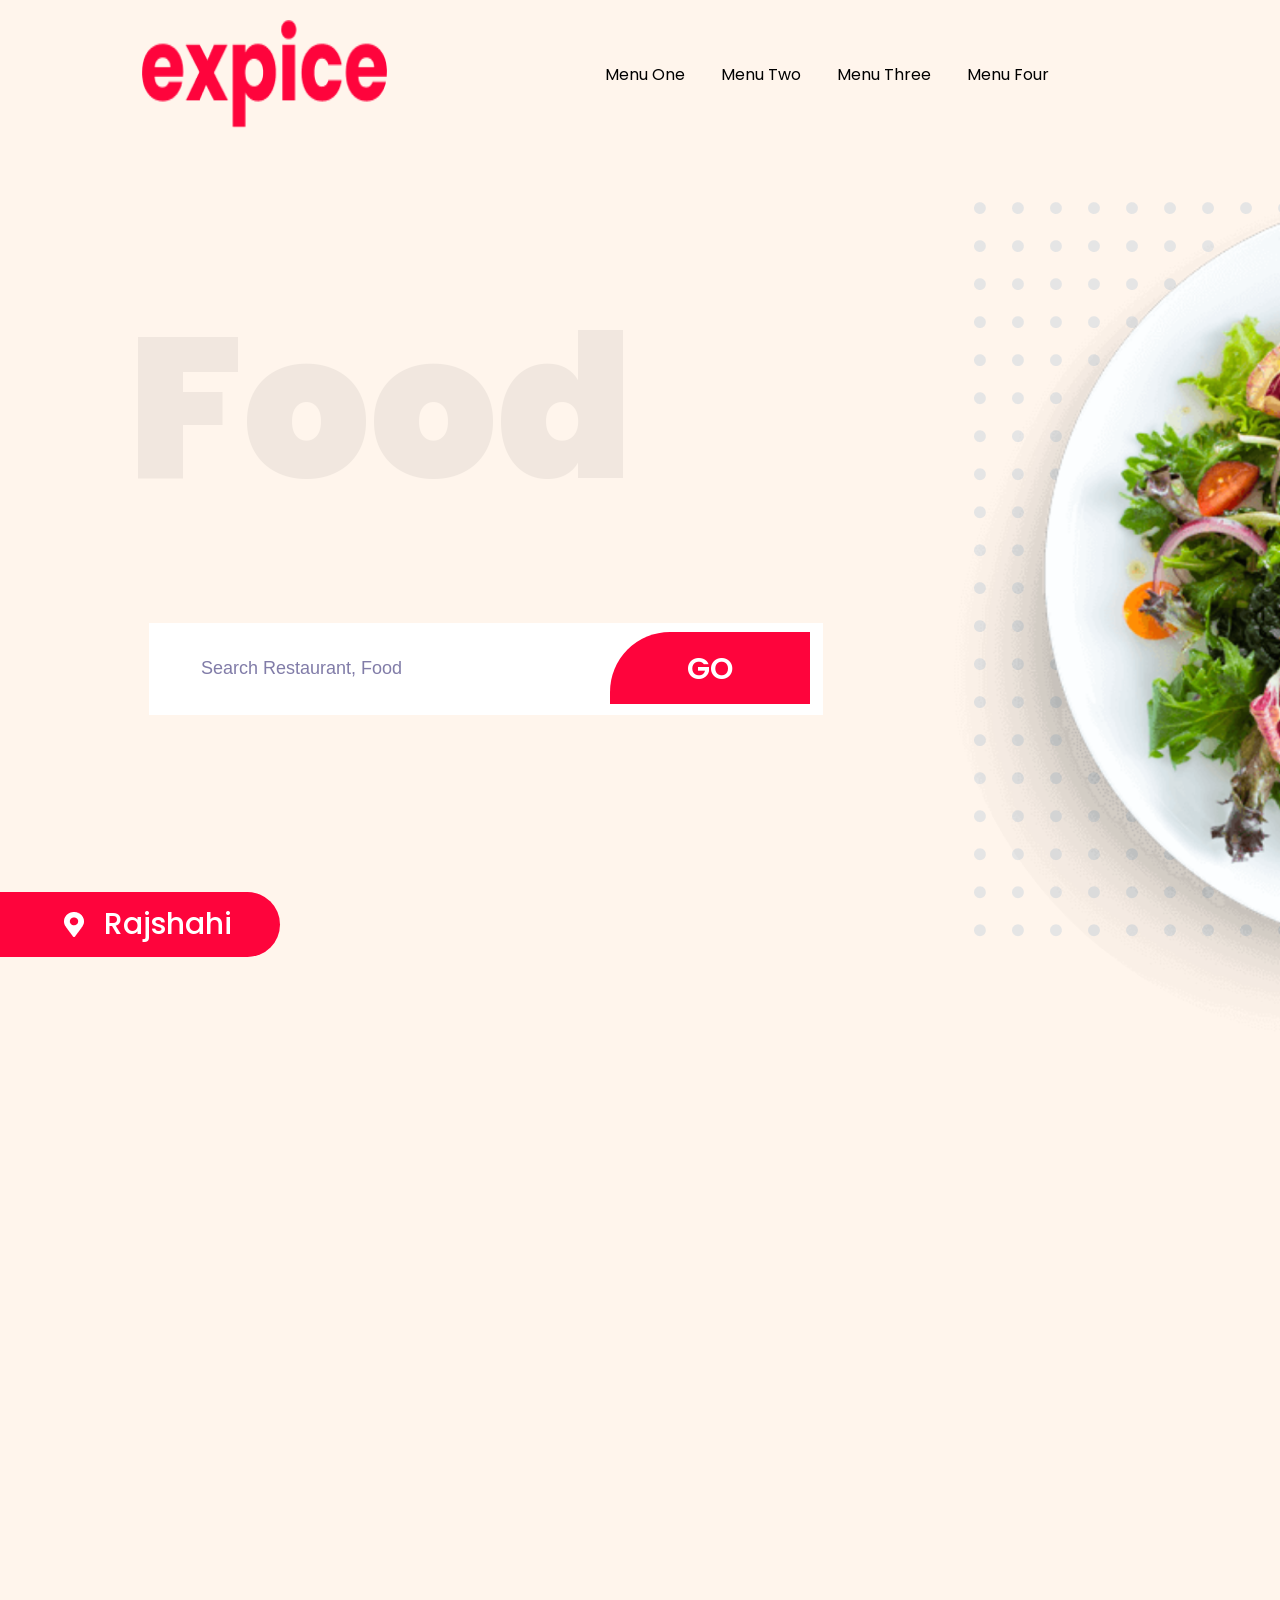
==== index.html @ 1f4e226f "new name" ====
<!DOCTYPE html>
<html lang="en">
<head>
    <meta charset="UTF-8">
    <title>Title</title>
    <link rel="stylesheet" href="second_project.css">
    <link rel="preconnect" href="https://fonts.gstatic.com">
    <link rel="preconnect" href="https://fonts.gstatic.com">
    <link href="https://fonts.googleapis.com/css2?family=Poppins:wght@400;500;600&display=swap" rel="stylesheet">
</head>
<body>
    <div class="first-block">
        <div class="menu">
            <img src="img/expice.png" alt="" class="menu__expice">
            <div class="menu__tittle">Menu One</div>
            <div class="menu__tittle">Menu Two</div>
            <div class="menu__tittle">Menu Three</div>
            <div class="menu__tittle">Menu Four</div>
            <img src="img/Usericon.png" alt="" class="menu__user">
            <p class="menu__name">User</p>
        </div>
        <div
                class="right-red">
        </div>
        <div class="salad">
            <div class="salad__salat"><img src="img/salat.png" alt=""></div>
            <div class="salad__plate"><img src="img/plate.png" alt=""></div>
            <div class="salad__vector"><img src="img/vector.png" alt=""></div>
            <div class="salad__vector2"><img src="img/vector.png" alt=""></div>
        </div>
        <div class="food">Food</div>
        <div class="search">
            <input type="text" class="search__input" placeholder="Search Restaurant, Food">
            <div class="search__button"></div>
            <div class="search__go">GO</div>
        </div>
        <div class="location">
            <div class="location__button"></div>
            <div class="location__text">Rajshahi</div>
            <img src="img/location.png" alt="" class="location__img">
        </div>
    </div>
    <div class="second-block">

    </div>
</body>
</html>
---- second_project.css ----
body {
    width: 1920px;
}
.first-block {
    background: #FFF5EC;
    font-family: Poppins;
    margin: -8px;
    height: 1048px;
}

.menu {
    display: flex;
    width: 1652px;
    height: 108px;
    margin: auto;
    padding-top: 20px;
}

.menu__expice {
    width: 245px;
    margin-right: 200px;
}

.menu__tittle {
    margin: auto;
}

.menu__user {
    margin: auto 0 auto 603px;
    z-index: 2;
}

.menu__name {
    margin: auto;
    z-index: 2;
    color: #FFFFFF;
}

.right-red {
    background: #FE043C;
    width: 514px;
    height: 1210px;
    position: absolute;
    left: 1420px;
    top: 0;
    z-index: 1;
}

.salad__plate {
    width: 878px;
    height: 870px;
    position: absolute;
    z-index: 2;
    left: 941px;
    top: 176px;
}

.salad__salat {
    position: absolute;
    width: 584px;
    height: 900px;
    left: 1153px;
    z-index: 2;
    top: 0;
}

.salad__vector {
    position: absolute;
    width: 430px;
    height: 354px;
    top: 202px;
    left: 974px;
    z-index: 1.5;
}

.salad__vector2 {
    position: absolute;
    width: 430px;
    height: 354px;
    left: 974px;
    top: 582px;
}

.food {
    position: absolute;
    width: 506px;
    height: 179px;
    font-weight: 900;
    font-size: 200px;
    line-height: 300px;
    opacity: 5%;
    left: 128px;
    top: 258px;
    text-transform: capitalize;
}

.search__input {
    position: absolute;
    width: 670px;
    height: 90px;
    left: 149px;
    top: 623px;
    border: none;
}

::placeholder {
    opacity: 60%;
    padding-left: 50px;
    font-size: 18px;
    color: #2E266F;
}

.search__button {
    position: absolute;
    width: 200px;
    height: 72px;
    left: 610px;
    top: 632px;
    background: #FE043C;
    border-radius: 60px 0 0 0;
    border: none;
}

.search__go {
    position: absolute;
    top: 647px;
    left: 687px;
    font-weight: 600;
    font-size: 30px;
    color: #FFFFFF;
    text-transform: uppercase;
}

.location__button {
    position: absolute;
    width: 280px;
    height: 65px;
    left: 0;
    top: 892px;
    background: #FE043C;
    border-radius: 0 100px 100px 0;
}

.location__text {
    left: 104px;
    top: 902px;
    font-size: 30px;
    font-weight: 500;
    position: absolute;
    color: #FFFFFF;
}

.location__img {
    position: absolute;
    width: 20px;
    height: 25px;
    top: 912px;
    left: 64px;
}

.second-block {
    background: #FFF5EC;
    font-family: Poppins;
    margin: -8px;
    height: 1320px;
}
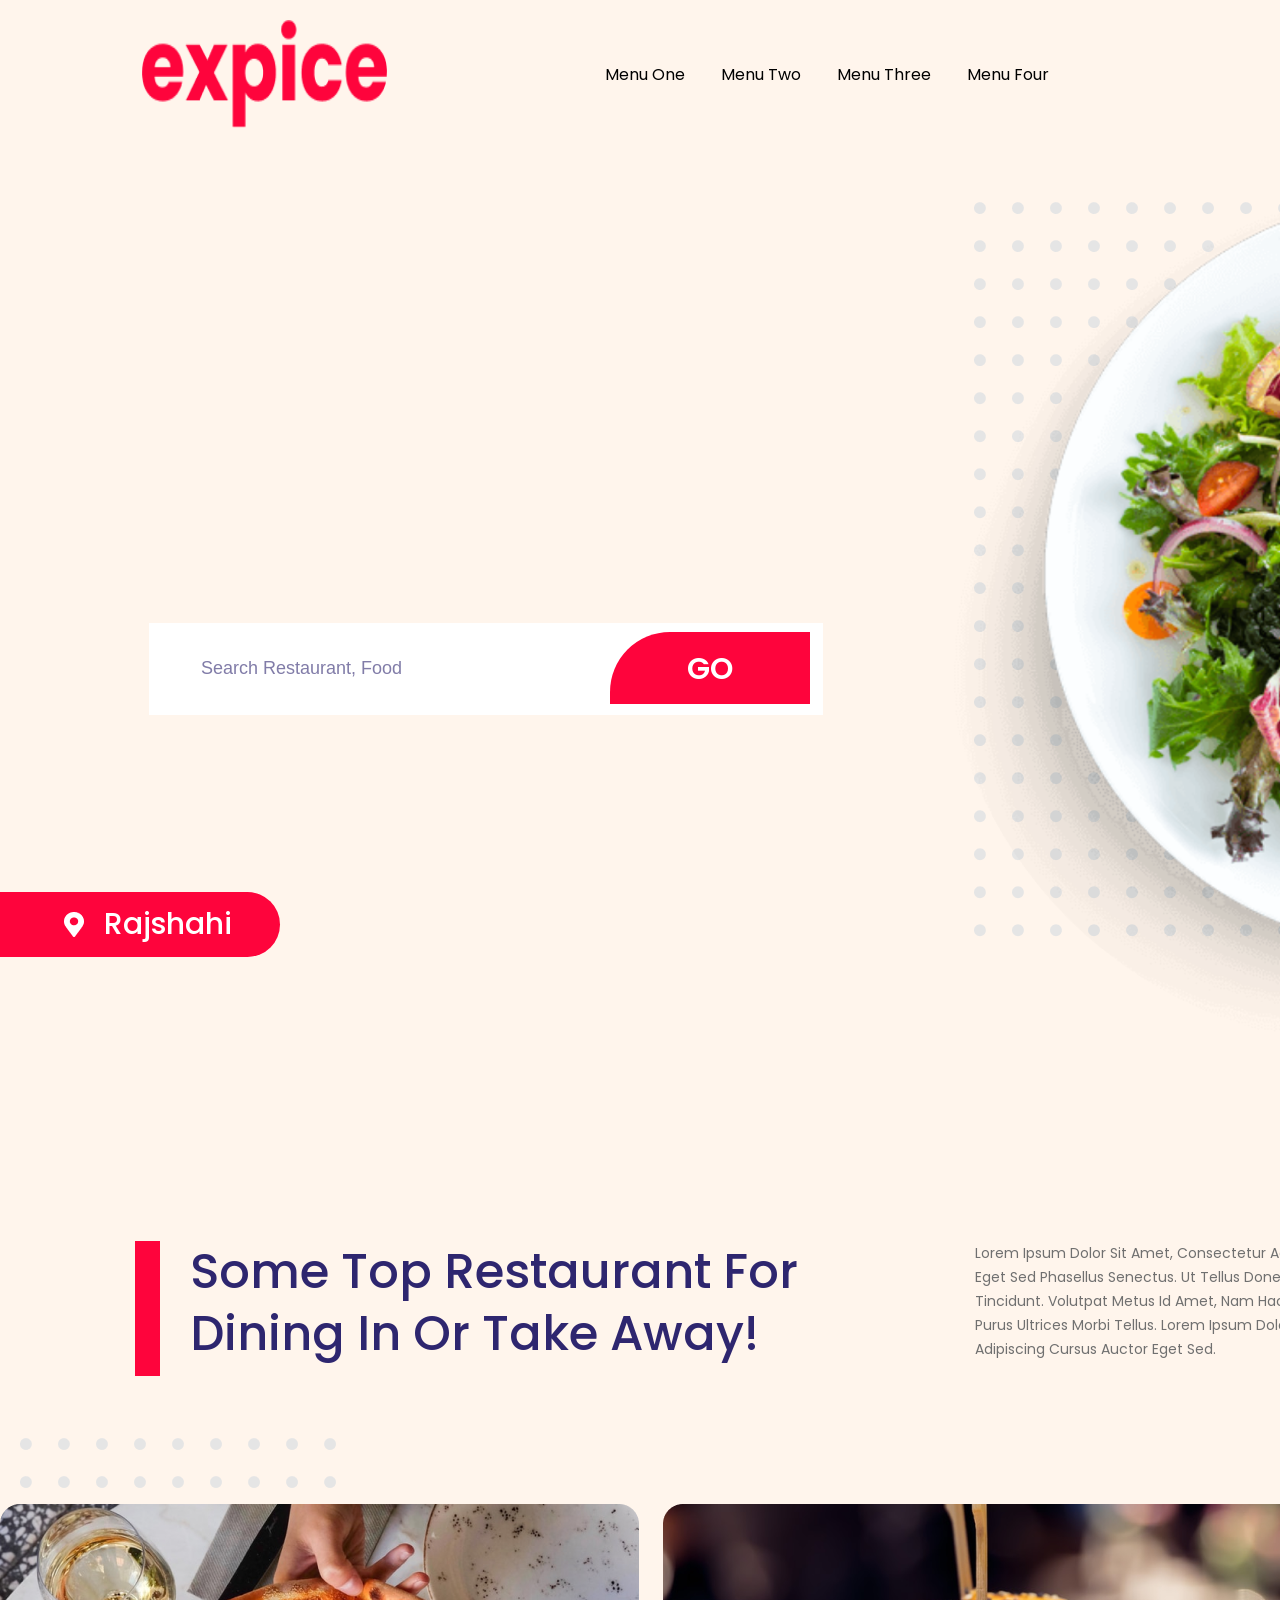
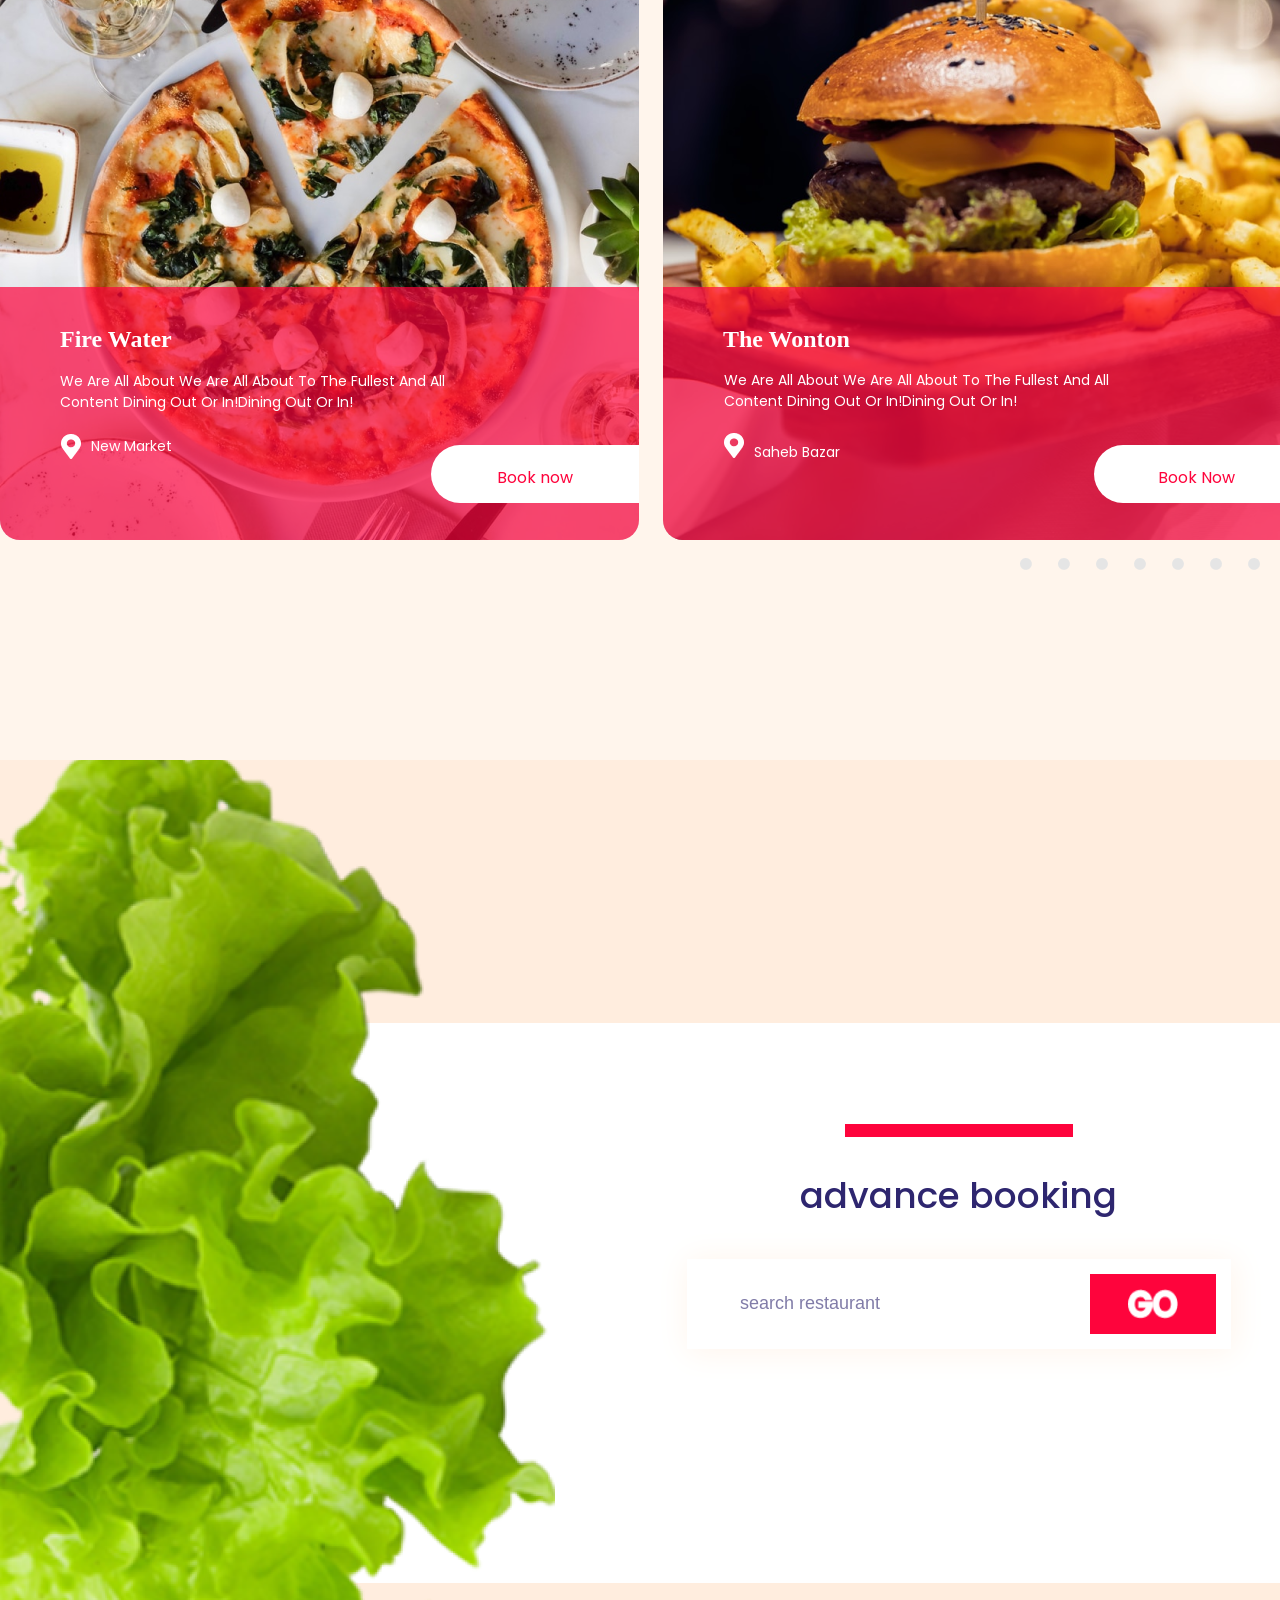
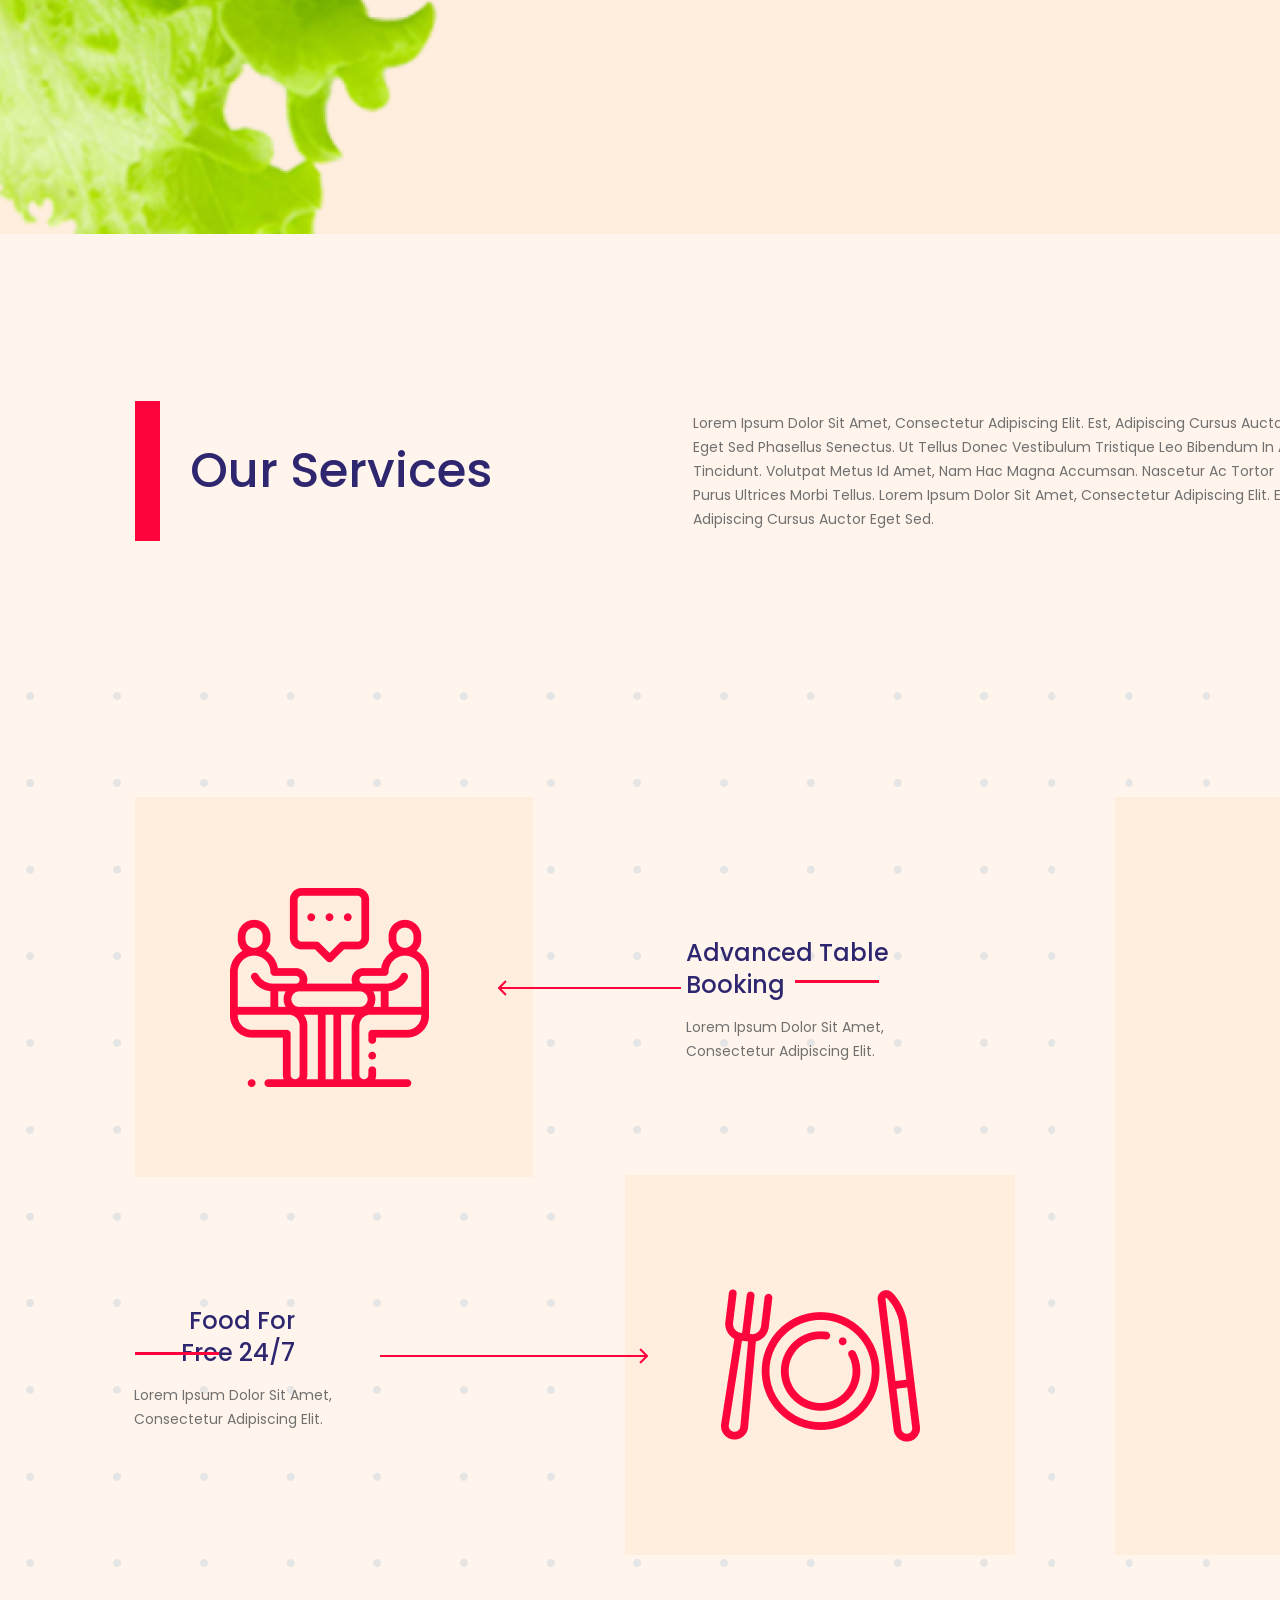
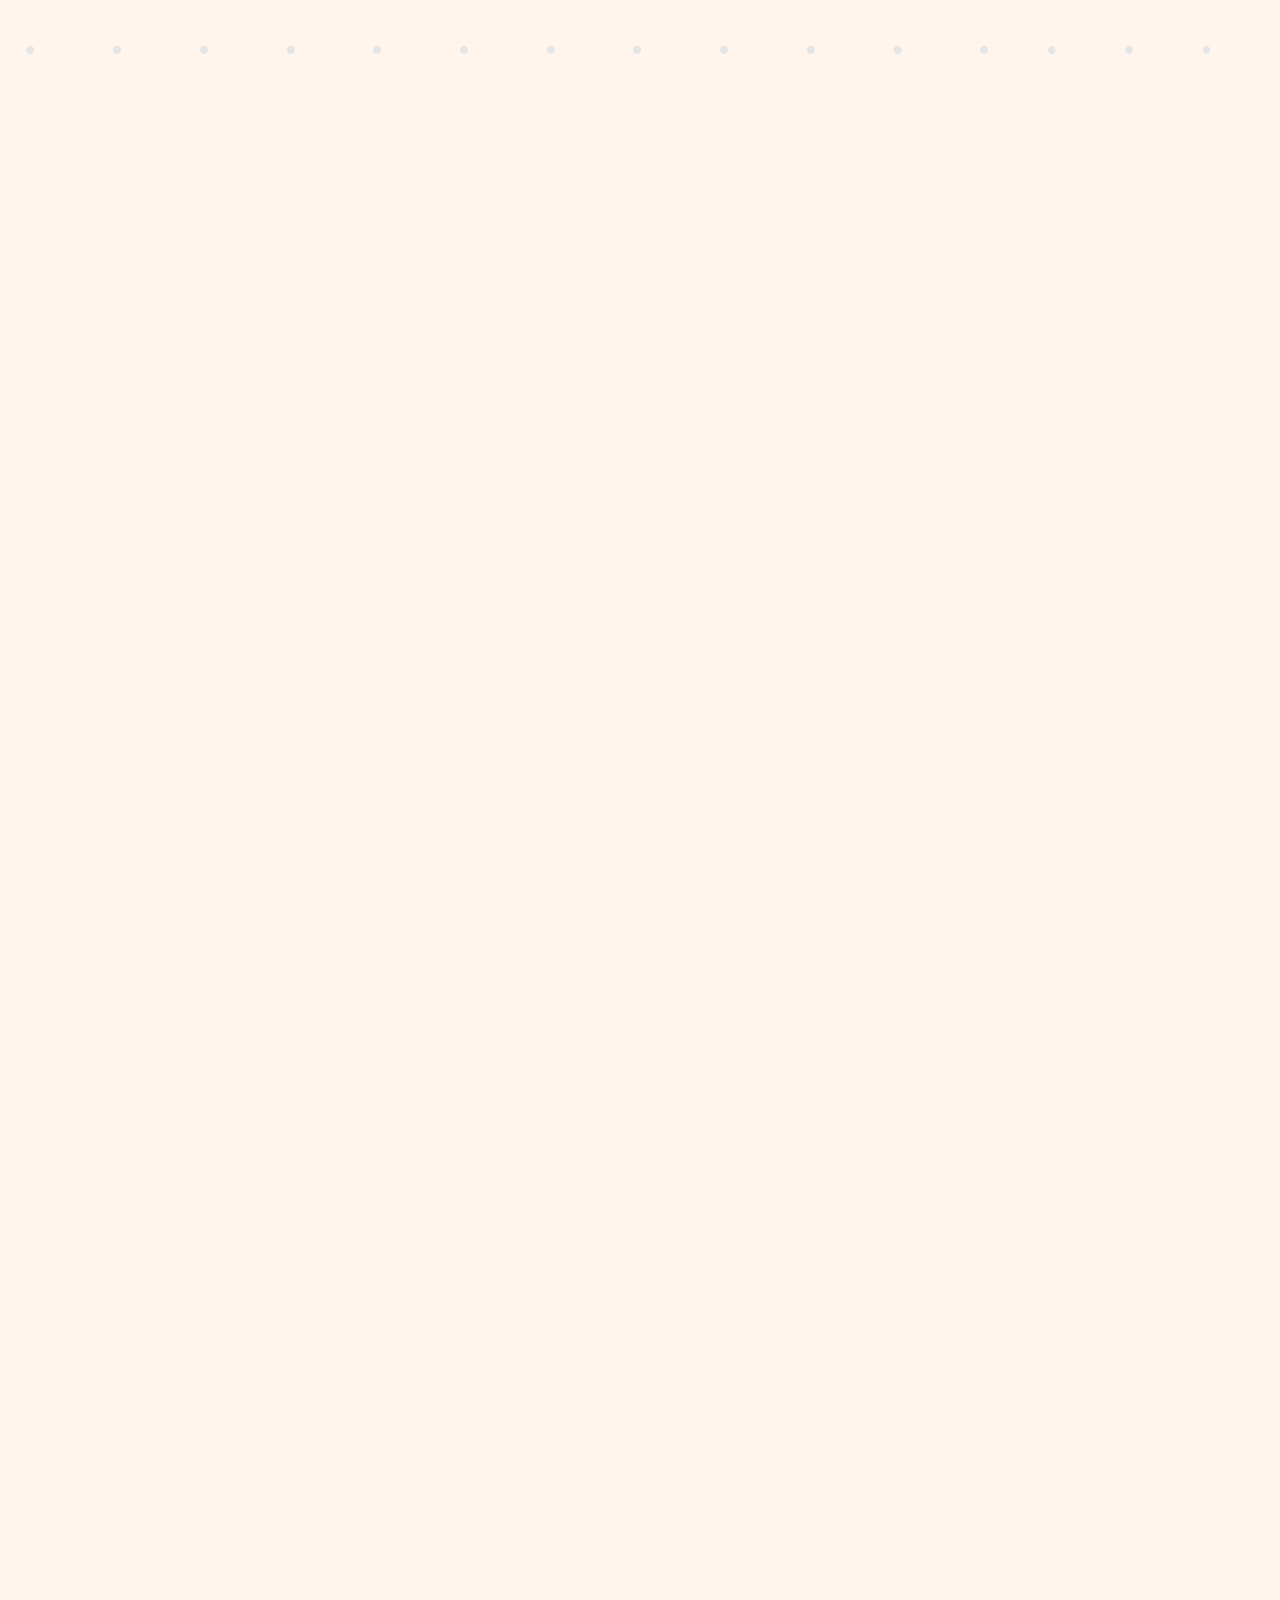
==== commit e001871e: "half_fourth_block" ====
--- a/index.html
+++ b/index.html
@@ -28,9 +28,10 @@
             <div class="salad__vector"><img src="img/vector.png" alt=""></div>
             <div class="salad__vector2"><img src="img/vector.png" alt=""></div>
         </div>
-        <div class="food">Food</div>
         <div class="search">
-            <input type="text" class="search__input" placeholder="Search Restaurant, Food">
+            <label>
+                <input type="text" class="search__input" placeholder="Search Restaurant, Food">
+            </label>
             <div class="search__button"></div>
             <div class="search__go">GO</div>
         </div>
@@ -41,7 +42,91 @@
         </div>
     </div>
     <div class="second-block">
+        <div class="about">
+            <div class="about__line"></div>
+            <div class="about__tittle">some top restaurant for
+                dining in or Take away!</div>
+            <div class="about__sub-tittle">Lorem ipsum dolor sit amet, consectetur adipiscing elit. Est, adipiscing
+                cursus auctor eget sed phasellus senectus. Ut tellus donec vestibulum tristique leo bibendum in a,
+                tincidunt. Volutpat metus id amet, nam hac magna accumsan. Nascetur ac tortor purus ultrices morbi tellus.
+                Lorem ipsum dolor sit amet, consectetur adipiscing elit. Est, adipiscing cursus auctor eget sed.
+            </div>
+        </div>
+        <div class="food">
+            <img src="img/pizza_vector.png" alt="" class="pizza-vector">
+            <img src="img/pizza.png" class="food__pizza" alt="">
+            <img src="img/burger-vector-r.png" alt="" class="burger_vector_r">
+            <img src="img/burger-vector-b.png" alt="" class="burger_vector_b">
+            <img src="img/burger.png" alt="" class="food__burger">
+            <img src="img/more.png" class="food__more" alt="">
+            <div class="food__red-pizza">
+                <div class="red-pizza__tittle">Fire Water</div>
+                <div class="red-pizza__sub-tittle">we are all about we are all about to the fullest and all content
+                    dining out or in!dining out or in!</div>
+                <div class="red-pizza__pos">
+                    <img src="img/pos.png" alt="" class="red-pizza__img">
+                    <p class="red-pizza__text">New Market</p>
+                </div>
+                <div class="red-pizza__button">
+                <div class="button__text">Book now</div>
+                </div>
+            </div>
+            <div class="food__red-burger">
+                <div class="red-burger__tittle">The Wonton</div>
+                <div class="red-burger__sub-tittle">we are all about we are all about to the fullest and all
+                    content dining out or in!dining out or in!</div>
+                <img src="img/pos.png" alt="" class="red-burger__pos">
+                <div class="red-burger__text">Saheb Bazar</div>
+                <div class="red-burger__button"></div>
+                <div class="red-burger__button__text">Book Now</div>
 
+            </div>
+        </div>
+    </div>
+    <div class="third-block">
+        <img src="img/salad2.png"  class="salad2" alt="">
+        <img src="img/kapusta.png" alt="" class="kapusta">
+        <div class="window">
+            <div class="window__line"></div>
+            <div class="window__tittle">advance booking </div>
+            <label>
+                <input type="text" class="window__input" placeholder="search restaurant">
+            </label>
+            <div class="window__button"></div>
+            <img src="img/Go.png" alt="" class="window__go">
+        </div>
+    </div>
+    <div class="fourth-block">
+        <div class="services">
+            <div class="services__line"></div>
+            <div class="services__tittle">Our Services</div>
+            <div class="services__sub-tittle">Lorem ipsum dolor sit amet, consectetur adipiscing elit. Est, adipiscing
+                cursus auctor eget sed phasellus senectus. Ut tellus donec vestibulum tristique leo bibendum in a,
+                tincidunt. Volutpat metus id amet, nam hac magna accumsan. Nascetur ac tortor purus ultrices morbi
+                tellus. Lorem ipsum dolor sit amet, consectetur adipiscing elit. Est, adipiscing cursus auctor eget sed.
+            </div>
+            <div class="services__table">
+                <img src="img/table.png" alt="" class="table">
+                <div class="table__line"></div>
+                <div class="table__tittle">advanced table booking</div>
+                <div class="table__sub-tittle">Lorem ipsum dolor sit amet, consectetur adipiscing elit. </div>
+                <img src="img/arrow.png" alt="" class="table__arrow">
+            </div>
+            <div class="services__scooter">
+                <img src="img/scooter.png" alt="" class="scooter__img">
+                <div class="scooter__tittle">free home delivery at your door steps</div>
+                <div class="scooter__sub-tittle">Lorem ipsum dolor sit amet, consectetur adipiscing elit. </div>
+                <div class="scooter__line"></div>
+            </div>
+            <div class="services__cutlery">
+                <img src="img/cutlery.png" alt="" class="cutlery__img">
+                <div class="cutlery__tittle">Food For Free 24/7</div>
+                <div class="cutlery__line"></div>
+                <div class="cutlery__sub-tittle">Lorem ipsum dolor sit amet, consectetur adipiscing elit. </div>
+                <img src="img/cutlery_arrow.png" alt="" class="cutlery__arrow">
+            </div>
+            <img src="img/services_back.png" alt="" class="services__back">
+        </div>
     </div>
 </body>
 </html>
--- a/second_project.css
+++ b/second_project.css
@@ -12,8 +12,8 @@
     display: flex;
     width: 1652px;
     height: 108px;
+    padding-top: 20px;
     margin: auto;
-    padding-top: 20px;
 }
 
 .menu__expice {
@@ -38,7 +38,7 @@
 
 .right-red {
     background: #FE043C;
-    width: 514px;
+    width: 516px;
     height: 1210px;
     position: absolute;
     left: 1420px;
@@ -81,19 +81,6 @@
     top: 582px;
 }
 
-.food {
-    position: absolute;
-    width: 506px;
-    height: 179px;
-    font-weight: 900;
-    font-size: 200px;
-    line-height: 300px;
-    opacity: 5%;
-    left: 128px;
-    top: 258px;
-    text-transform: capitalize;
-}
-
 .search__input {
     position: absolute;
     width: 670px;
@@ -163,4 +150,513 @@
     font-family: Poppins;
     margin: -8px;
     height: 1320px;
+    position: static;
+}
+
+.about{
+    display: flex;
+    padding: 201px 336px 0 135px;
+}
+
+.about__line {
+    border-left: 25px solid #FE043C;
+    height: 135px;
+}
+
+.about__tittle {
+    width: 636px;
+    height: 105px;
+    font-weight: 500;
+    font-size: 48px;
+    line-height: 62px;
+    color: #2E266F;
+    text-transform: capitalize;
+    padding-left: 30px;
+}
+
+.about__sub-tittle {
+    padding-left: 149px;
+    padding-bottom: 122px;
+    width: 609px;
+    height: 141px;
+    font-size: 14px;
+    line-height: 24px;
+    text-transform: capitalize;
+    color: #707070;
+}
+
+.food__pizza {
+    width: 639px;
+    height: 636px;
+}
+
+.food__burger {
+    width: 639px;
+    height: 636px;
+    padding-left: 20px;
+    position: relative;
+}
+
+.food__more {
+    padding-left: 100px;
+    padding-bottom: 280px;
+}
+
+.food__red-pizza {
+    position: absolute;
+    width: 639px;
+    height: 253px;
+    top: 1887px;
+    background-color: rgba(254, 4, 60,0.7);
+    border-radius: 0 0 20px 20px;
+}
+
+.food__red-burger {
+    position: absolute;
+    width: 639px;
+    height: 253px;
+    top: 1887px;
+    left: 663px;
+    background-color: rgba(254, 4, 60,0.7);
+    border-radius: 0 0 20px 20px;
+}
+
+.red-pizza__tittle {
+    font-weight: bold;
+    font-size: 24px;
+    line-height: 24px;
+    text-transform: capitalize;
+    color: #FFFFFF;
+    padding-left: 60px;
+    padding-top: 40px;
+}
+
+.red-pizza__sub-tittle {
+    width: 386px;
+    height: 43px;
+    font-size: 14px;
+    text-transform: capitalize;
+    color: #FFFFFF;
+    padding-left: 60px;
+    padding-top: 20px;
+}
+
+.red-pizza__pos {
+    display: flex;
+    justify-content: space-between;
+    width: 113px;
+    margin-left: 61px;
+    margin-top: 20px;
+}
+
+.red-pizza__img {
+    width: 20px;
+    height: 25px;
+}
+
+.red-pizza__text {
+    width: 83px;
+    height: 12px;
+    font-size: 14px;
+    line-height: 24px;
+    color: #FFFFFF;
+    margin-top: 0;
+}
+
+.red-pizza__button {
+    position: absolute;
+    width: 208px;
+    height: 58px;
+    left: 431px;
+    top: 158px;
+    background: #FFFFFF;
+    border-radius: 100px 0 0 100px;
+}
+
+.button__text {
+    color: #FE043C;
+    display: flex;
+    justify-content: center;
+    padding-top: 20px;
+}
+
+.pizza-vector {
+    position: absolute;
+    width: 316px;
+    height: 50px;
+    left: 20px;
+    top: 1438px;
+}
+
+.burger_vector_r {
+    position: absolute;
+    width: 50px;
+    height: 316px;
+    left: 1285px;
+    top: 1784px;
+}
+
+.burger_vector_b {
+    position: absolute;
+    left: 1020px;
+    top: 2120px;
+}
+
+.red-burger__tittle {
+    font-weight: bold;
+    font-size: 24px;
+    line-height: 24px;
+    text-transform: capitalize;
+    color: #FFFFFF;
+    position: absolute;
+    width: 157px;
+    height: 23px;
+    left: 60px;
+    top: 40px;
+}
+
+.red-burger__sub-tittle {
+    width: 386px;
+    height: 43px;
+    font-size: 14px;
+    text-transform: capitalize;
+    color: #FFFFFF;
+    position: absolute;
+    top: 83px;
+    left: 61px;
+}
+
+.red-burger__pos {
+    position: absolute;
+   top: 146px;
+    left: 61px;
+}
+
+.red-burger__text {
+    width: 102px;
+    height: 12px;
+    font-size: 14px;
+    line-height: 24px;
+    color: #FFFFFF;
+    position: absolute;
+    top: 153px;
+    left: 91px;
+}
+
+.red-burger__button {
+    position: absolute;
+    width: 208px;
+    height: 58px;
+    left: 431px;
+    top: 158px;
+    background: #FFFFFF;
+    border-radius: 100px 0 0 100px;
+}
+
+.red-burger__button__text {
+    color: #FE043C;
+    position: absolute;
+    top: 178px;
+    left: 495px;
+}
+
+.third-block {
+    position: relative;
+    height: 1090px;
+    background-color: #FFEDDE;
+    font-family: Poppins;
+    margin: -8px;
+    z-index: -2;
+}
+
+.salad2 {
+    position: absolute;
+    top: -282px;
+    z-index: -1;
+}
+
+.kapusta {
+    position: absolute;
+    left: 1562px;
+    top: 227px;
+    z-index: -1;
+}
+
+.window {
+    position: absolute;
+    width: 1230px;
+    height: 560px;
+    left: 274px;
+    top: 271px;
+    background: #FFFFFF;
+    z-index: -3;
+}
+
+.window__line {
+    position: absolute;
+    width: 230px;
+    height: 15px;
+    left: 570px;
+    top: 100px;
+    background: #FE043C;
+    border: 1px solid #FFFFFF;
+    box-sizing: border-box;
+}
+
+.window__tittle {
+    position: absolute;
+    width: 319px;
+    height: 31px;
+    left: 526px;
+    top: 145px;
+    font-weight: 500;
+    font-size: 36px;
+    text-transform: lowercase;
+    color: #2E266F;
+}
+
+.window__input {
+    position: absolute;
+    width: 544px;
+    height: 90px;
+    left: 413px;
+    top: 236px;
+    background: #FFFFFF;
+    border: 1px solid #FFFFFF;
+    box-sizing: border-box;
+    box-shadow: 2px 2px 30px 2px #FFF5EC;
+}
+
+.window__button {
+    position: absolute;
+    width: 128px;
+    height: 62px;
+    left: 815px;
+    top: 250px;
+    background: #FE043C;
+    border: 1px solid #FFFFFF;
+    box-sizing: border-box;
+}
+
+.window__go {
+    position: absolute;
+    width: 50px;
+    height: 30px;
+    left: 854px;
+    top: 266px;
+    font-weight: 600;
+    font-size: 30px;
+    text-transform: uppercase;
+    color: #FFFFFF;
+}
+
+.fourth-block {
+    height: 3088px;
+    background: #FFF5EC;
+    font-family: Poppins;
+    margin: -8px;
+}
+
+.services {
+    padding-top: 167px;
+    display: flex;
+    margin-left: 135px;
+    align-items: center;
+    position: relative;
+}
+
+.services__tittle {
+    font-weight: 500;
+    font-size: 48px;
+    line-height: 62px;
+    text-transform: capitalize;
+    color: #2E266F;
+    margin-right: 201px;
+}
+
+.services__sub-tittle {
+    width: 609px;
+    font-size: 14px;
+    line-height: 24px;
+    text-transform: capitalize;
+    color: #707070;
+}
+
+.services__line {
+    width: 25px;
+    height: 140px;
+    background: #FE043C;
+    margin-right: 30px;
+}
+
+.services__table {
+    position: absolute;
+    width: 398px;
+    height: 380px;
+    top: 563px;
+    background: #FFEDDE;
+    z-index: 2;
+}
+
+.table {
+    position: absolute;
+    left: 95px;
+    top: 91px;
+}
+
+.table__tittle  {
+    position: absolute;
+    width: 209px;
+    left: 551px;
+    top: 140px;
+    font-weight: 500;
+    font-size: 24px;
+    line-height: 32px;
+    text-transform: capitalize;
+    color: #2E266F;
+}
+
+.table__sub-tittle {
+    position: absolute;
+    width: 199px;
+    left: 551px;
+    top: 218px;
+    font-size: 14px;
+    line-height: 24px;
+    text-transform: capitalize;
+    color: #707070;
+}
+
+.table__line {
+    position: absolute;
+    width: 84px;
+    height: 3px;
+    left: 660px;
+    top: 183px;
+    background: #FE043C;
+}
+
+.table__arrow{
+    position: absolute;
+    left: 363px;
+    top: 183px;
+}
+
+.services__scooter {
+    position: absolute;
+    width: 670px;
+    height: 758px;
+    left: 980px;
+    top: 563px;
+    background: #FFEDDE;
+    z-index: 2;
+}
+
+.scooter__img   {
+    position: absolute;
+    width: 322px;
+    height: 242.75px;
+    left: 174px;
+    top: 163.25px;
+}
+
+.scooter__tittle {
+    position: absolute;
+    width: 244px;
+    height: 58px;
+    left: 213px;
+    top: 496px;
+    font-weight: 500;
+    font-size: 24px;
+    line-height: 32px;
+    text-transform: capitalize;
+    color: #2E266F;
+}
+
+.scooter__sub-tittle {
+    position: absolute;
+    width: 199px;
+    height: 39px;
+    left: 236px;
+    top: 574px;
+    font-size: 14px;
+    line-height: 24px;
+    align-items: center;
+    text-transform: capitalize;
+    color: #707070;
+}
+
+.scooter__line {
+    position: absolute;
+    width: 192px;
+    height: 3px;
+    left: 240px;
+    top: 633px;
+    background: #FE043C;
+}
+
+.services__cutlery {
+    position: absolute;
+    width: 390px;
+    height: 380px;
+    left: 490px;
+    top: 941px;
+    background: #FFEDDE;
+    z-index: 2;
+}
+
+.cutlery__img {
+    position: absolute;
+    width: 199px;
+    height: 152.06px;
+    left: 96px;
+    top: 114.47px;
+}
+
+.cutlery__tittle {
+    position: absolute;
+    width: 160px;
+    height: 58px;
+    right: 720px;
+    top: 130px;
+    font-weight: 500;
+    font-size: 24px;
+    line-height: 32px;
+    text-align: right;
+    text-transform: capitalize;
+    color: #2E266F;
+}
+
+.cutlery__line {
+    position: absolute;
+    width: 84px;
+    height: 3px;
+    right: 796px;
+    top: 177px;
+    background: #FE043C;
+}
+
+.cutlery__sub-tittle {
+    position: absolute;
+    width: 199px;
+    height: 39px;
+    right: 682px;
+    top: 208px;
+    font-size: 14px;
+    line-height: 24px;
+    text-transform: capitalize;
+    color: #707070;
+}
+
+.cutlery__arrow {
+    position: absolute;
+    right: 367px;
+    top: 173px;
+}
+
+.services__back {
+    position: absolute;
+    top: 458px;
+    left: -109px;
+    z-index: 0;
 }
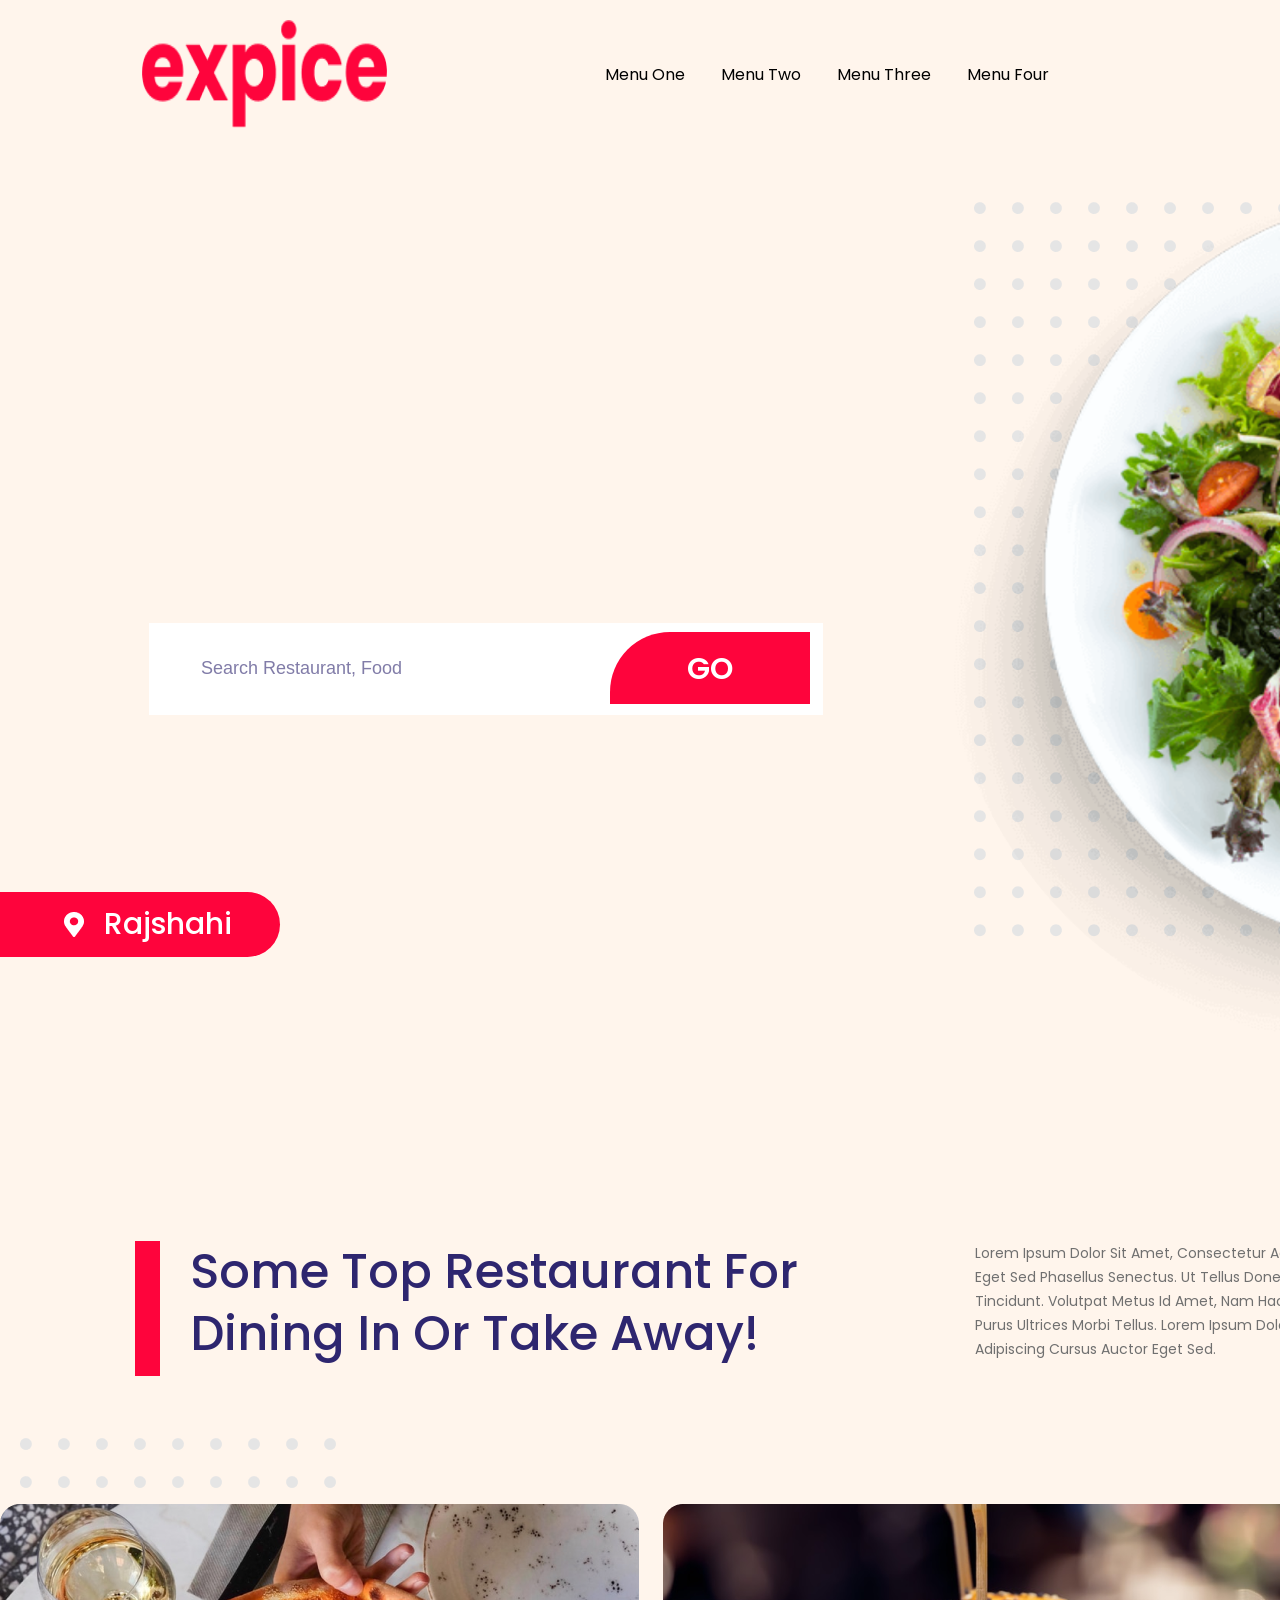
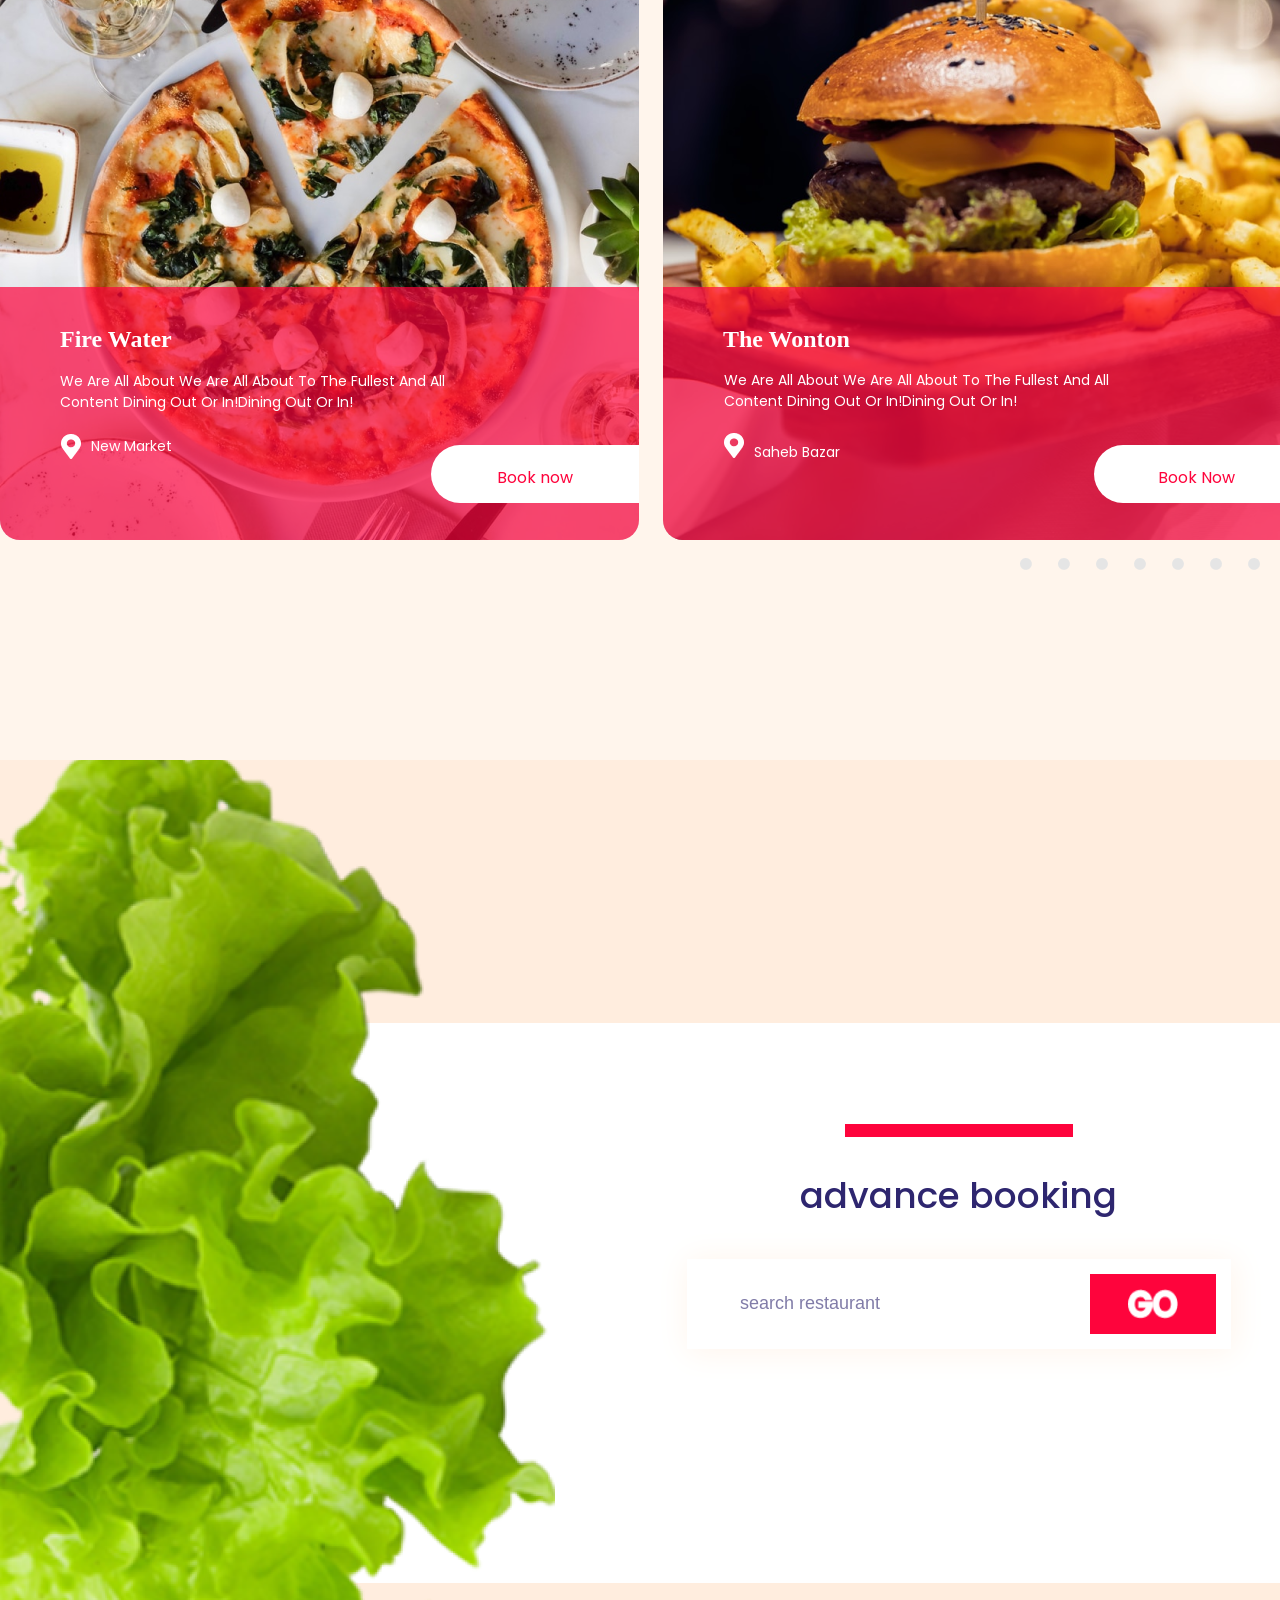
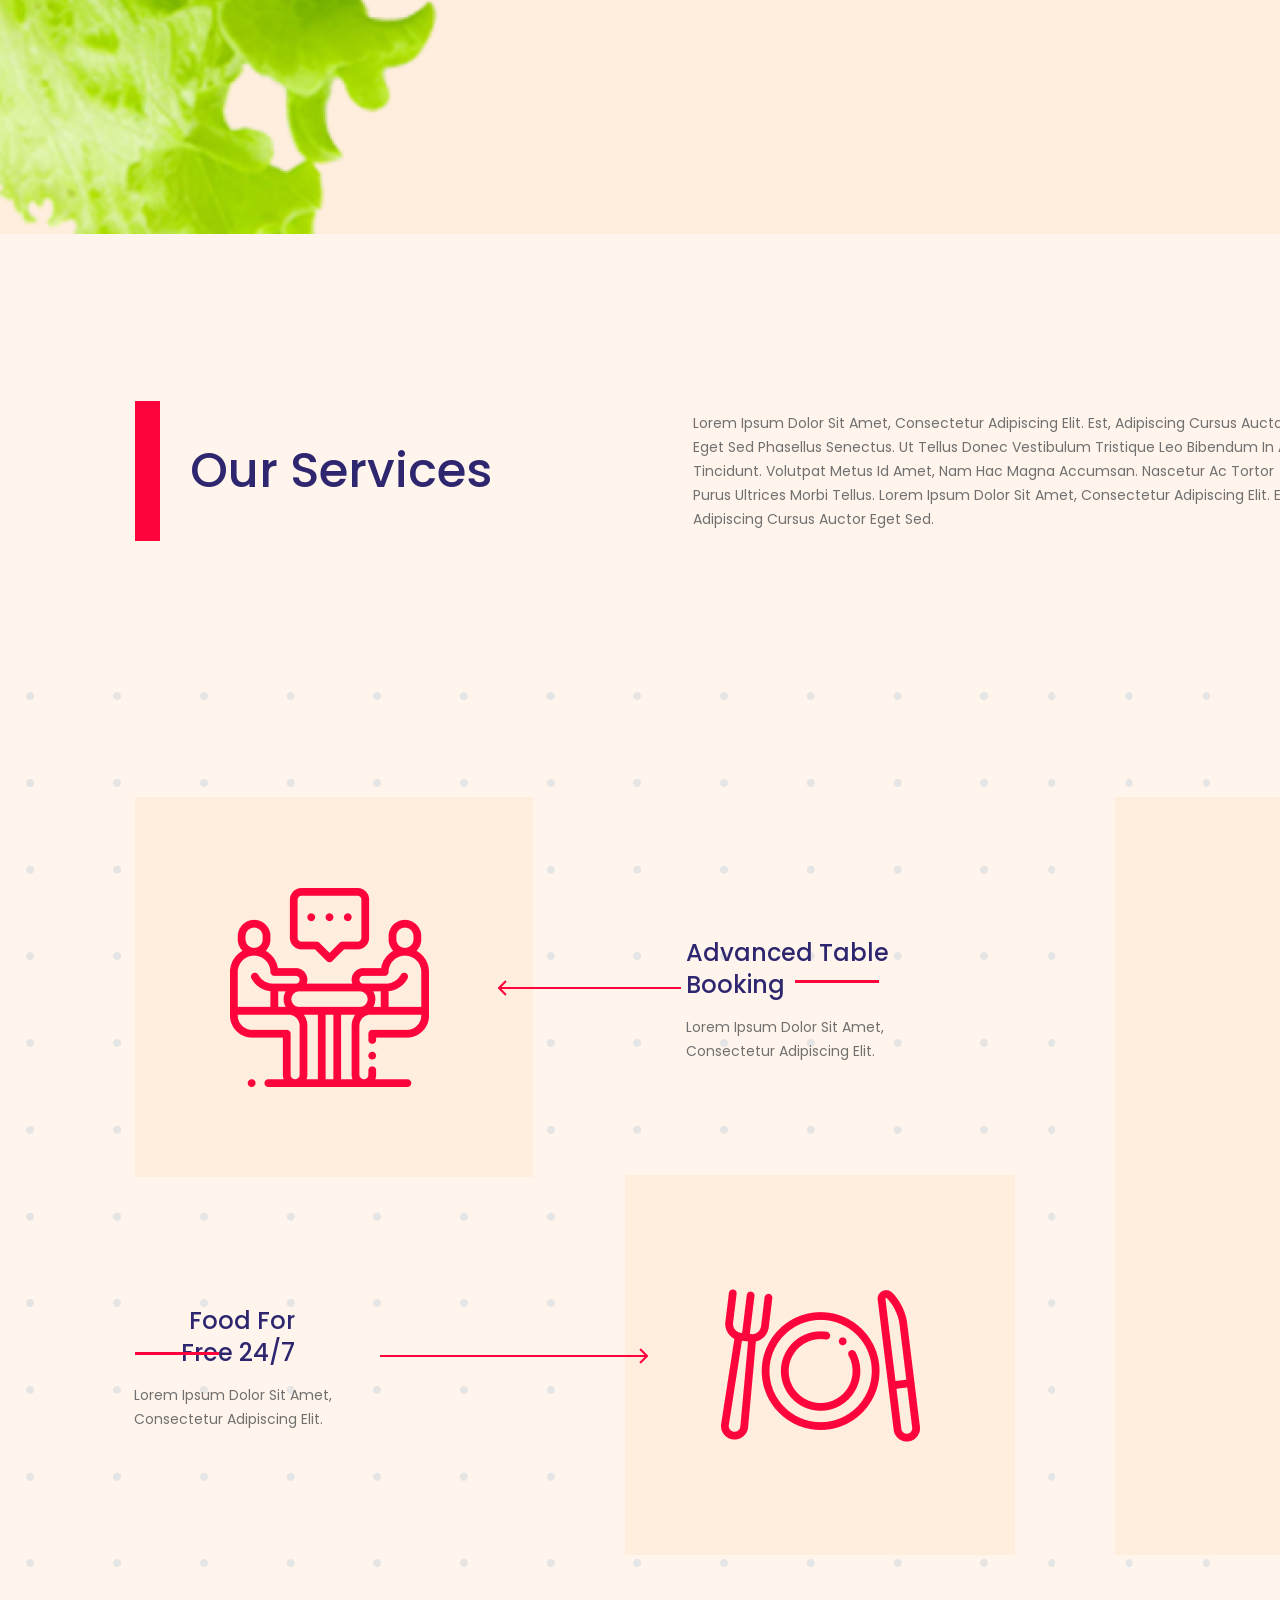
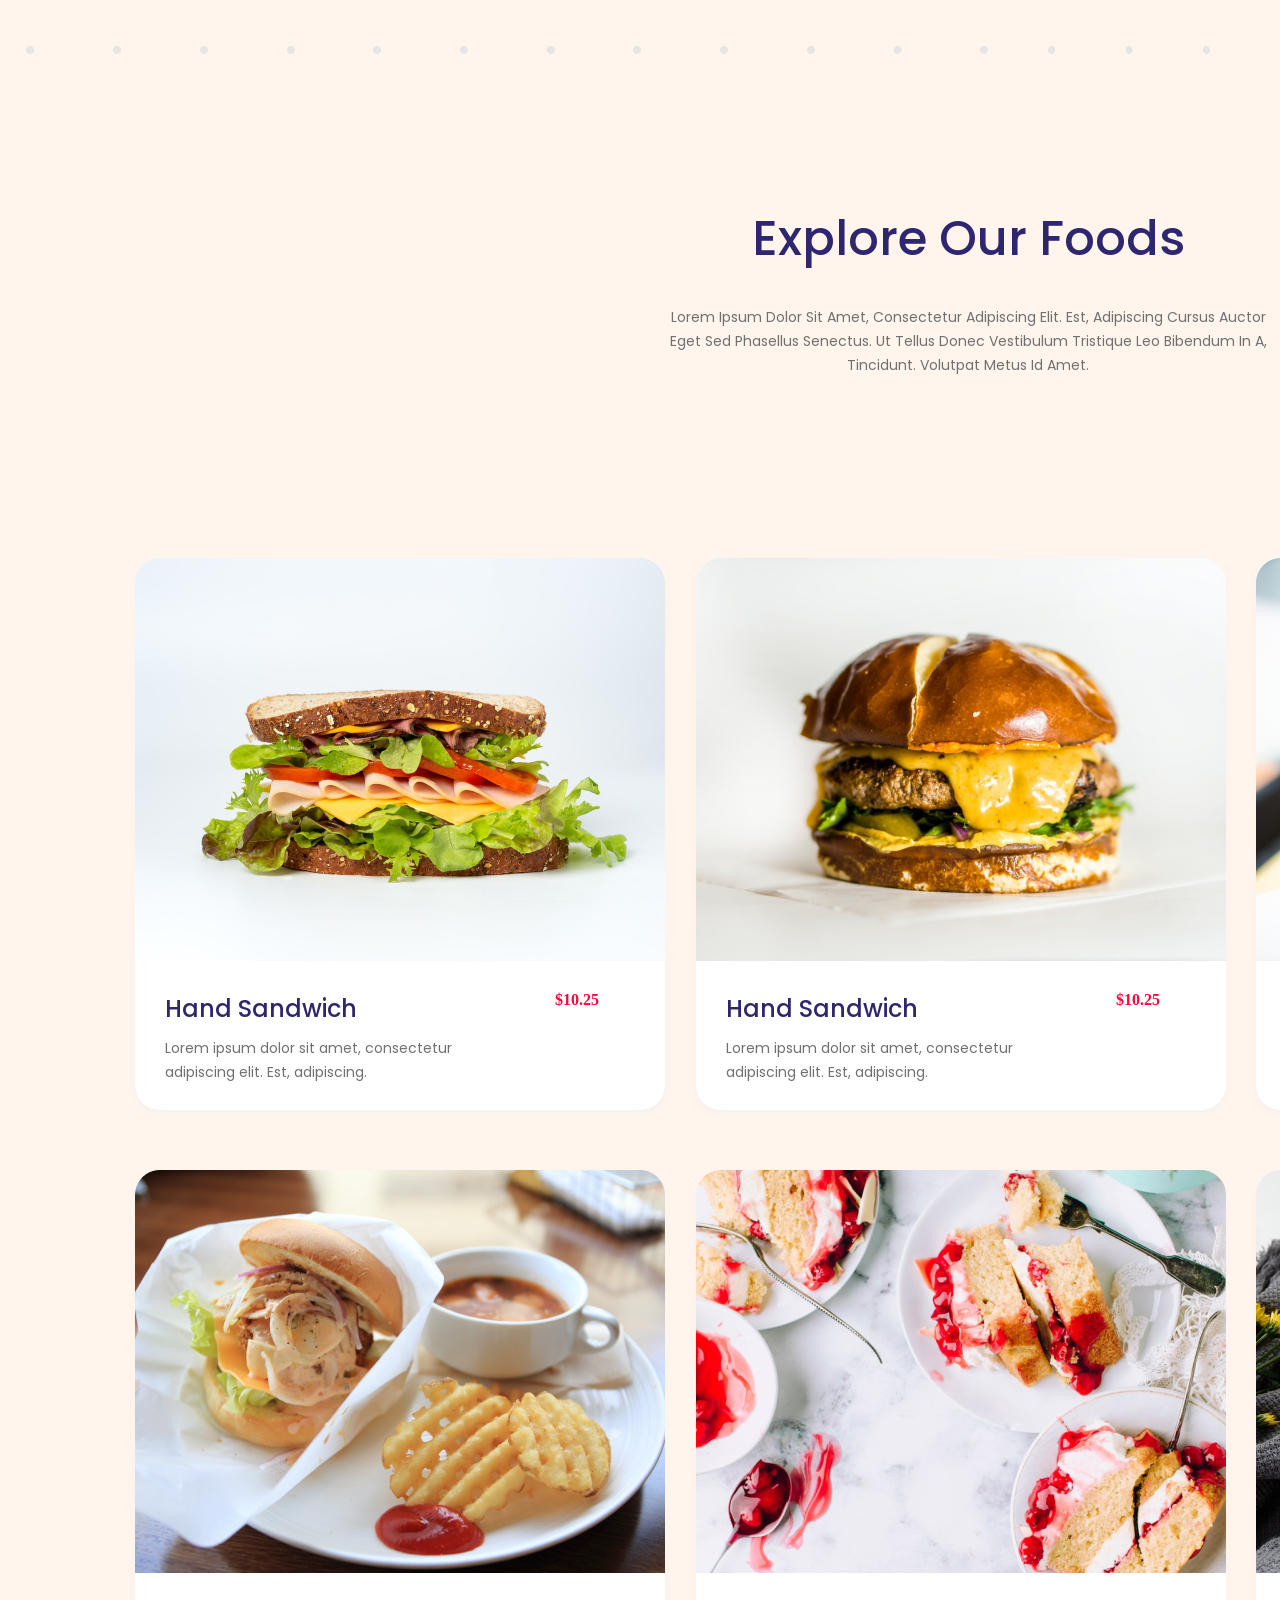
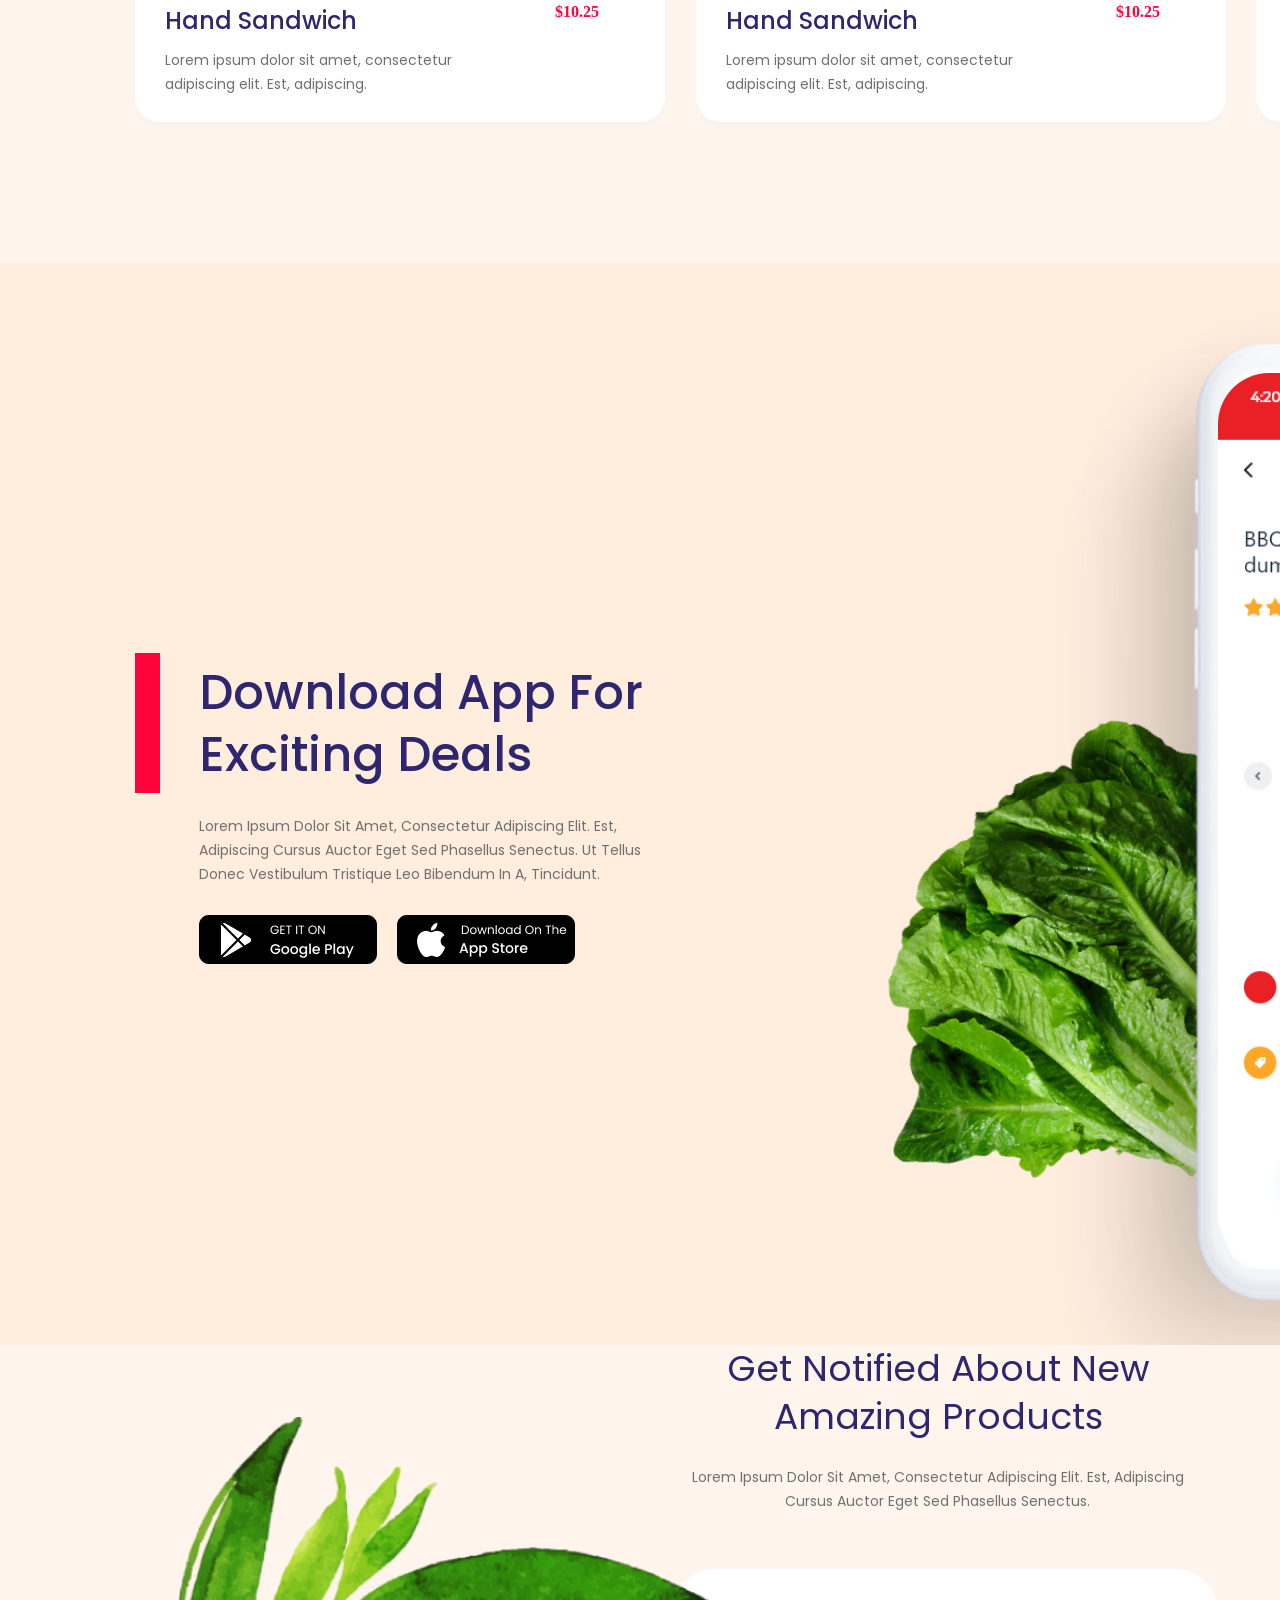
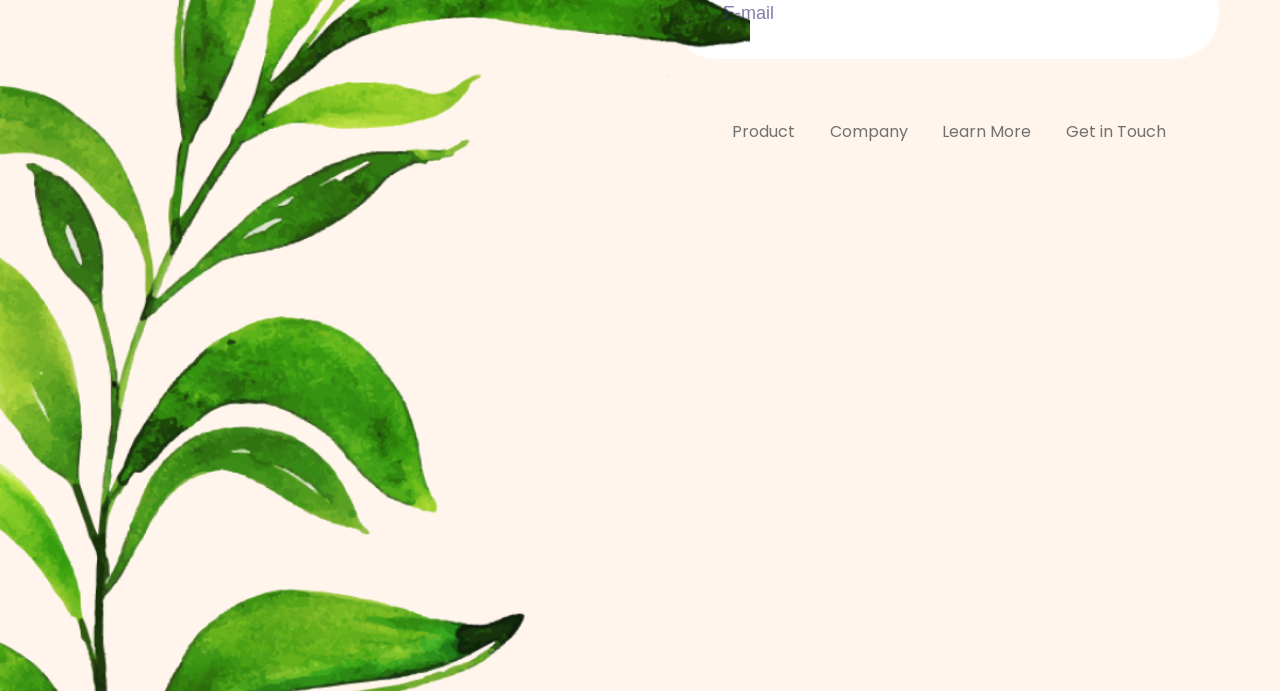
==== commit 4250e9fc: "footer at middle" ====
--- a/index.html
+++ b/index.html
@@ -127,6 +127,84 @@
             </div>
             <img src="img/services_back.png" alt="" class="services__back">
         </div>
+        <div class="our-food">
+            <div class="our-food__tittle">Explore Our Foods</div>
+            <div class="our-food__sub-tittle">Lorem ipsum dolor sit amet, consectetur adipiscing elit. Est, adipiscing
+                cursus auctor eget sed phasellus senectus. Ut tellus donec vestibulum tristique leo bibendum in a,
+                tincidunt. Volutpat metus id amet.</div>
+            <div class="our-food__sandvich">
+                <div class="food__sandvich-back"></div>
+                <img src="img/food_sandvich.png" alt="">
+                <div class="food__sandvich-tittle">Hand Sandwich</div>
+                <div class="food__sandvich-sub-tittle">Lorem ipsum dolor sit amet, consectetur adipiscing elit. Est,
+                    adipiscing. </div>
+                <div class="food__sandvich-price">$10.25</div>
+            </div>
+            <div class="our-food__burger">
+                <img src="img/food_burger.png" alt="">
+                <div class="food__sandvich-tittle">Hand Sandwich</div>
+                <div class="food__sandvich-sub-tittle">Lorem ipsum dolor sit amet, consectetur adipiscing elit. Est,
+                    adipiscing. </div>
+                <div class="food__sandvich-price">$10.25</div>
+            </div>
+            <div class="our-food__free" >
+                <img src="img/food_free.png" alt="">
+                <div class="food__sandvich-tittle">Hand Sandwich</div>
+                <div class="food__sandvich-sub-tittle">Lorem ipsum dolor sit amet, consectetur adipiscing elit. Est,
+                    adipiscing. </div>
+                <div class="food__sandvich-price">$10.25</div>
+            </div>
+            <div class="our-food__mix">
+                <img src="img/food_mix.png" alt="" >
+                <div class="food__sandvich-tittle">Hand Sandwich</div>
+                <div class="food__sandvich-sub-tittle">Lorem ipsum dolor sit amet, consectetur adipiscing elit. Est,
+                    adipiscing. </div>
+                <div class="food__sandvich-price">$10.25</div>
+            </div>
+            <div class="our-food__ice">
+                <img src="img/food_ice.png" alt="">
+                <div class="food__sandvich-tittle">Hand Sandwich</div>
+                <div class="food__sandvich-sub-tittle">Lorem ipsum dolor sit amet, consectetur adipiscing elit. Est,
+                    adipiscing. </div>
+                <div class="food__sandvich-price">$10.25</div>
+            </div>
+            <div class="our-food__coockie">
+                <img src="img/food_coockie.png" alt="">
+                <div class="food__sandvich-tittle">Hand Sandwich</div>
+                <div class="food__sandvich-sub-tittle">Lorem ipsum dolor sit amet, consectetur adipiscing elit. Est,
+                    adipiscing. </div>
+                <div class="food__sandvich-price">$10.25</div>
+            </div>
+        </div>
+    </div>
+    <div class="downapp">
+        <img src="img/brokly.png" alt="" class="downapp__brokly">
+        <img src="img/phone.png" alt="" class="downapp__phone">
+        <img src="img/phone_back.png" alt="" class="downapp__phone_back">
+        <div class="downapp__tittle">Download app for Exciting Deals</div>
+        <div class="downapp__sub-tittle">Lorem ipsum dolor sit amet, consectetur adipiscing elit. Est, adipiscing
+                cursus auctor eget sed phasellus senectus. Ut tellus donec vestibulum tristique leo bibendum in a,
+                tincidunt.
+        </div>
+        <div class="downapp__line"></div>
+        <img src="img/google.png" alt="" class="downapp__google">
+        <img src="img/apple.png" alt="" class="downapp__apple">
+    </div>
+    <div class="footer">
+        <img src="img/kust.png" alt="" class="footer__kust">
+        <div class="footer__info">
+            <div class="info__tittle">Get notified
+                about new amazing products</div>
+            <div class="info__sub-tittle">Lorem ipsum dolor sit amet, consectetur adipiscing elit. Est, adipiscing
+                cursus auctor eget sed phasellus senectus. </div>
+            <input  class="info__input" type="email" placeholder="E-mail">
+            <div class="info__more">
+                <div>Product</div>
+                <div>Company</div>
+                <div>Learn More</div>
+                <div>Get in Touch</div>
+            </div>
+        </div>
     </div>
 </body>
 </html>
--- a/second_project.css
+++ b/second_project.css
@@ -416,7 +416,7 @@
 }
 
 .window__input {
-    position: absolute;
+    position: relative;
     width: 544px;
     height: 90px;
     left: 413px;
@@ -451,7 +451,7 @@
 }
 
 .fourth-block {
-    height: 3088px;
+    height: 3237px;
     background: #FFF5EC;
     font-family: Poppins;
     margin: -8px;
@@ -659,4 +659,265 @@
     top: 458px;
     left: -109px;
     z-index: 0;
+}
+
+.our-food {
+    display: flex;
+    margin-top: 1262px;
+    flex-direction: column;
+    align-items: center;
+    justify-content: center;
+    position: relative;
+}
+
+.our-food__tittle {
+    font-weight: 500;
+    font-size: 48px;
+    text-transform: capitalize;
+    color: #2E266F;
+    padding-bottom: 30px;
+}
+
+.our-food__sub-tittle {
+    width: 609px;
+    height: 65px;
+    font-size: 14px;
+    line-height: 24px;
+    text-align: center;
+    text-transform: capitalize;
+    color: #707070;
+}
+
+.our-food__sandvich {
+    position: absolute;
+    top: 355px;
+    left: 135px;
+    background: #FFFFFF;
+    box-shadow: 0px 4px 4px rgba(235, 241, 245, 0.5);
+    border-radius: 25px;
+    width: 530px;
+    height: 552px;
+}
+
+.food__sandvich-tittle {
+    position: absolute;
+    top: 433px;
+    left: 30px;
+    font-weight: 500;
+    font-size: 24px;
+    color: #2E266F;
+}
+
+.food__sandvich-sub-tittle {
+    position: absolute;
+    width: 289px;
+    left: 30px;
+    top: 478px;
+    font-size: 14px;
+    line-height: 24px;
+    color: #707070;
+}
+
+.food__sandvich-price {
+    position: absolute;
+    left: 420px;
+    top: 433px;
+    font-weight: bold;
+    color: #FE043C;
+}
+
+.our-food__burger {
+    position: absolute;
+    top: 355px;
+    left: 696px;
+    background: #FFFFFF;
+    box-shadow: 0px 4px 4px rgba(235, 241, 245, 0.5);
+    border-radius: 25px;
+    width: 530px;
+    height: 552px;
+}
+
+.our-food__free {
+    position: absolute;
+    top: 355px;
+    left: 1256px;
+    background: #FFFFFF;
+    box-shadow: 0px 4px 4px rgba(235, 241, 245, 0.5);
+    border-radius: 25px;
+    width: 530px;
+    height: 552px;
+}
+
+.our-food__mix {
+    position: absolute;
+    top: 967px;
+    left: 135px;
+    background: #FFFFFF;
+    box-shadow: 0px 4px 4px rgba(235, 241, 245, 0.5);
+    border-radius: 25px;
+    width: 530px;
+    height: 552px;
+}
+
+.our-food__ice {
+    position: absolute;
+    top: 967px;
+    left: 696px;
+    background: #FFFFFF;
+    box-shadow: 0px 4px 4px rgba(235, 241, 245, 0.5);
+    border-radius: 25px;
+    width: 530px;
+    height: 552px;
+}
+
+.our-food__coockie {
+    position: absolute;
+    top: 967px;
+    left: 1256px;
+    background: #FFFFFF;
+    box-shadow: 0px 4px 4px rgba(235, 241, 245, 0.5);
+    border-radius: 25px;
+    width: 530px;
+    height: 552px;
+}
+
+.downapp {
+    height: 1090px;
+    background: #FFEDDE;
+    font-family: Poppins;
+    margin: -8px;
+    position: relative;
+}
+
+.downapp__phone {
+    position: absolute;
+    top: 33px;
+    left: 1037px;
+}
+
+.downapp__phone_back {
+    position: absolute;
+    top: 110px;
+    left: 1218px;
+}
+
+.downapp__brokly {
+    position: absolute;
+    top: 291px;
+    left: 705px;
+}
+
+.downapp__tittle {
+    position: absolute;
+    width: 475px;
+    height: 122px;
+    left: 199px;
+    top: 399px;
+    font-weight: 500;
+    font-size: 48px;
+    line-height: 62px;
+    text-transform: capitalize;
+    color: #2E266F;
+}
+
+.downapp__sub-tittle {
+    position: absolute;
+    width: 449px;
+    height: 71px;
+    left: 199px;
+    top: 551px;
+    font-size: 14px;
+    line-height: 24px;
+    text-transform: capitalize;
+    color: #707070;
+}
+
+.downapp__google{
+    position: absolute;
+    width: 178px;
+    height: 49px;
+    left: 199px;
+    top: 652px;
+}
+
+.downapp__apple {
+    position: absolute;
+    left: 397px;
+    top: 652px;
+}
+
+.downapp__line {
+    position: absolute;
+    width: 25px;
+    height: 140px;
+    left: 135px;
+    top: 390px;
+    background: #FE043C;
+}
+
+.footer {
+    position: relative;
+    height: 946px;
+    background: #FFF5EC;
+    margin: -8px;
+    font-family: Poppins;
+    overflow: hidden;
+}
+
+.footer__kust {
+    position: absolute;
+    width: 750px;
+    height: 963px;
+    top: 72px;
+}
+
+.footer__info {
+    display: flex;
+    width: 556px;
+    height: 402px;
+    flex-direction: column;
+    margin-left: 671px;
+}
+
+.info__more {
+    display: flex;
+    justify-content: space-between;
+    font-size: 16px;
+    color: #707070;
+    width: 434px;
+    height: 28px;
+    margin: auto;
+}
+
+.info__sub-tittle {
+    width: 533px;
+    height: 44px;
+    font-size: 14px;
+    line-height: 24px;
+    align-items: center;
+    text-align: center;
+    text-transform: capitalize;
+    color: #707070;
+    margin-top: 30px;
+}
+
+.info__tittle {
+    width: 534px;
+    height: 90px;
+    font-size: 36px;
+    line-height: 48px;
+    align-items: center;
+    text-align: center;
+    text-transform: capitalize;
+    color: #2E266F;
+}
+
+.info__input {
+    width: 544px;
+    height: 90px;
+    background: #FFFFFF;
+    box-shadow: 2px 2px 30px 2px #FFF5EC;
+    border-radius: 100px;
+    border: none;
+    margin: 60px 0;
 }
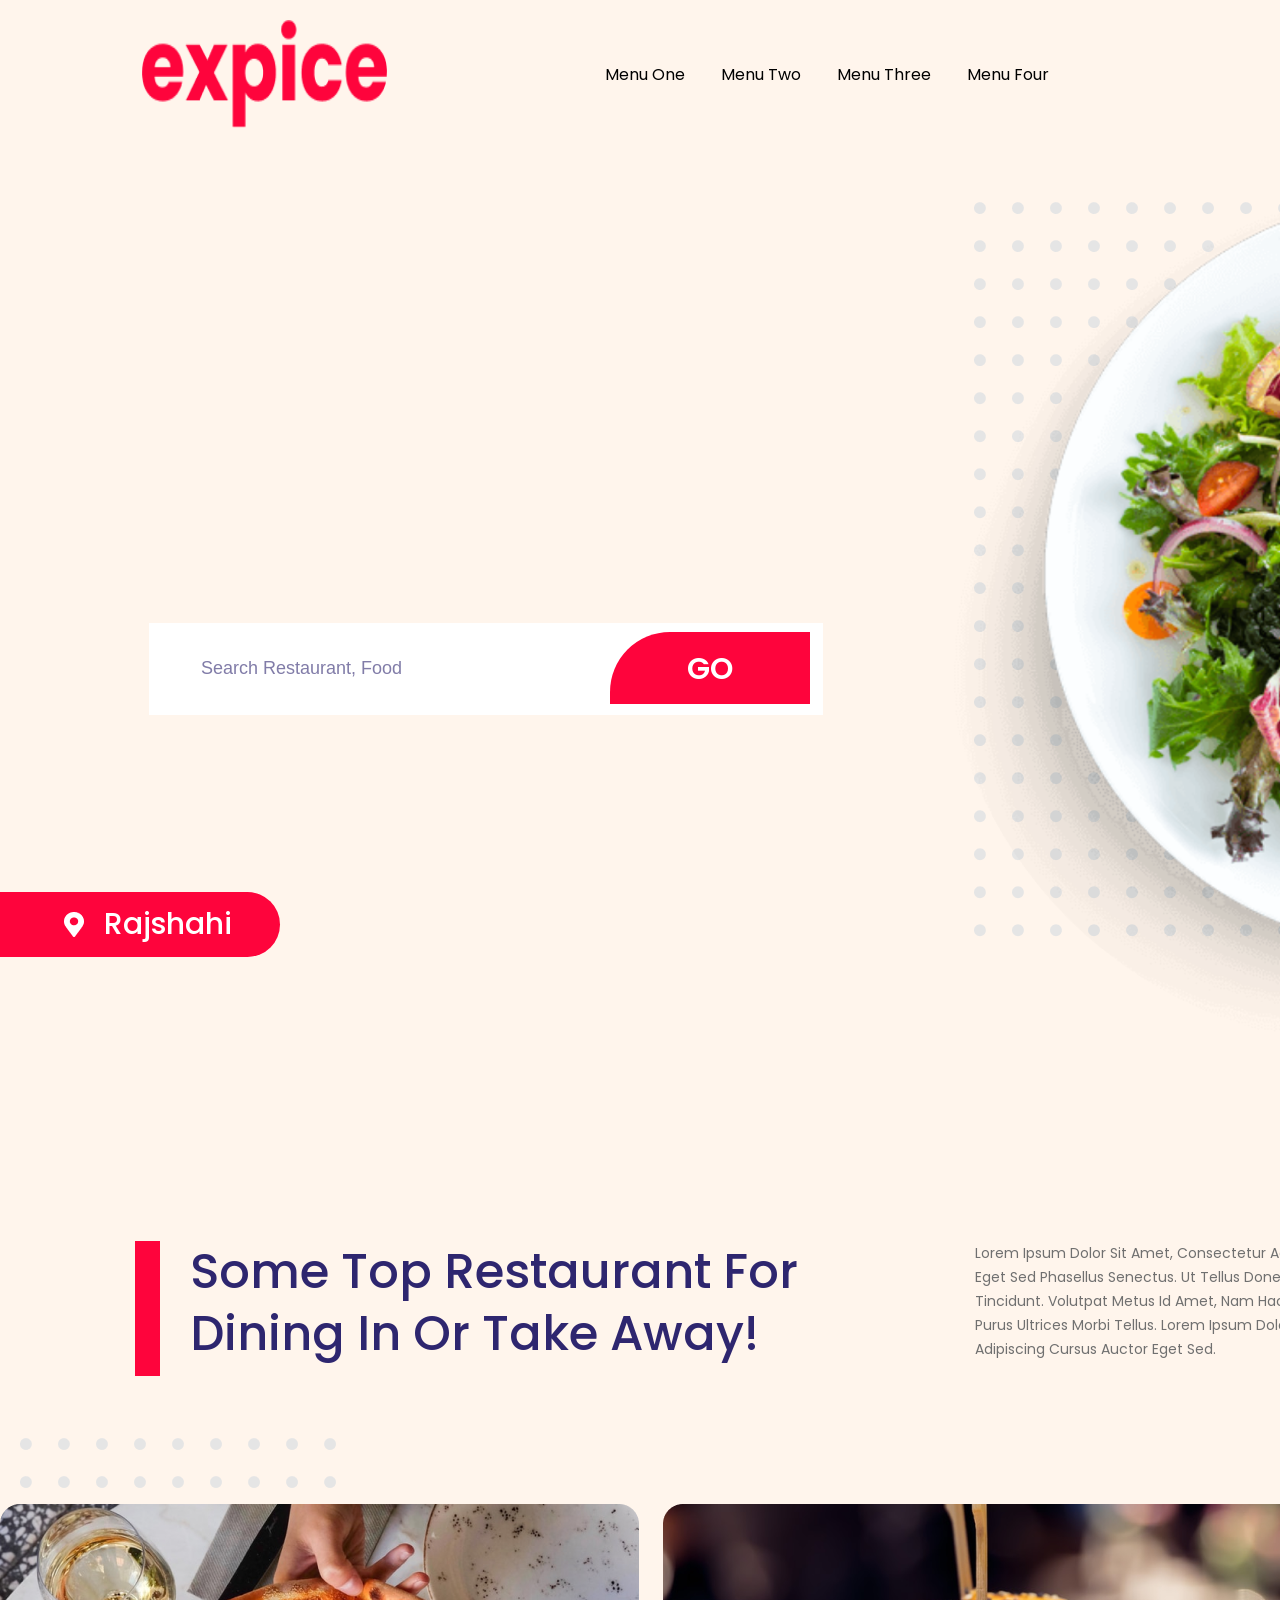
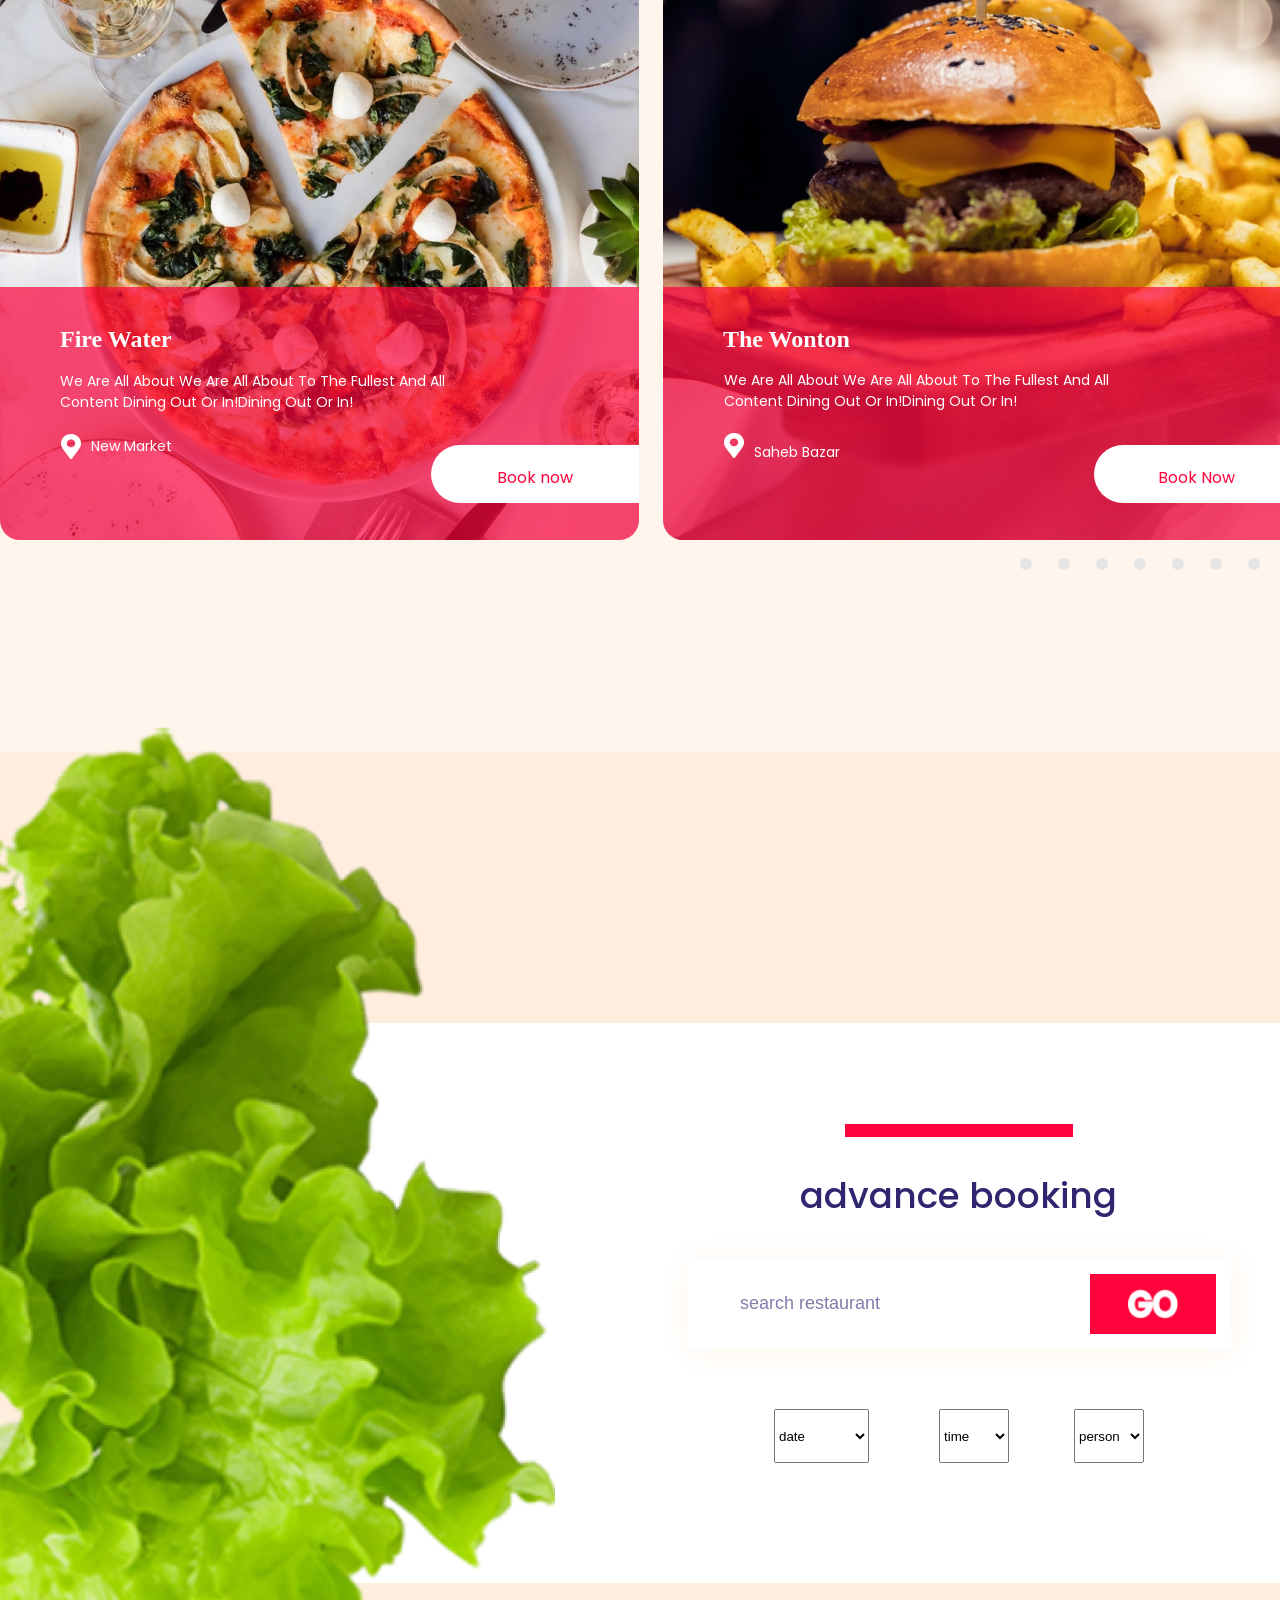
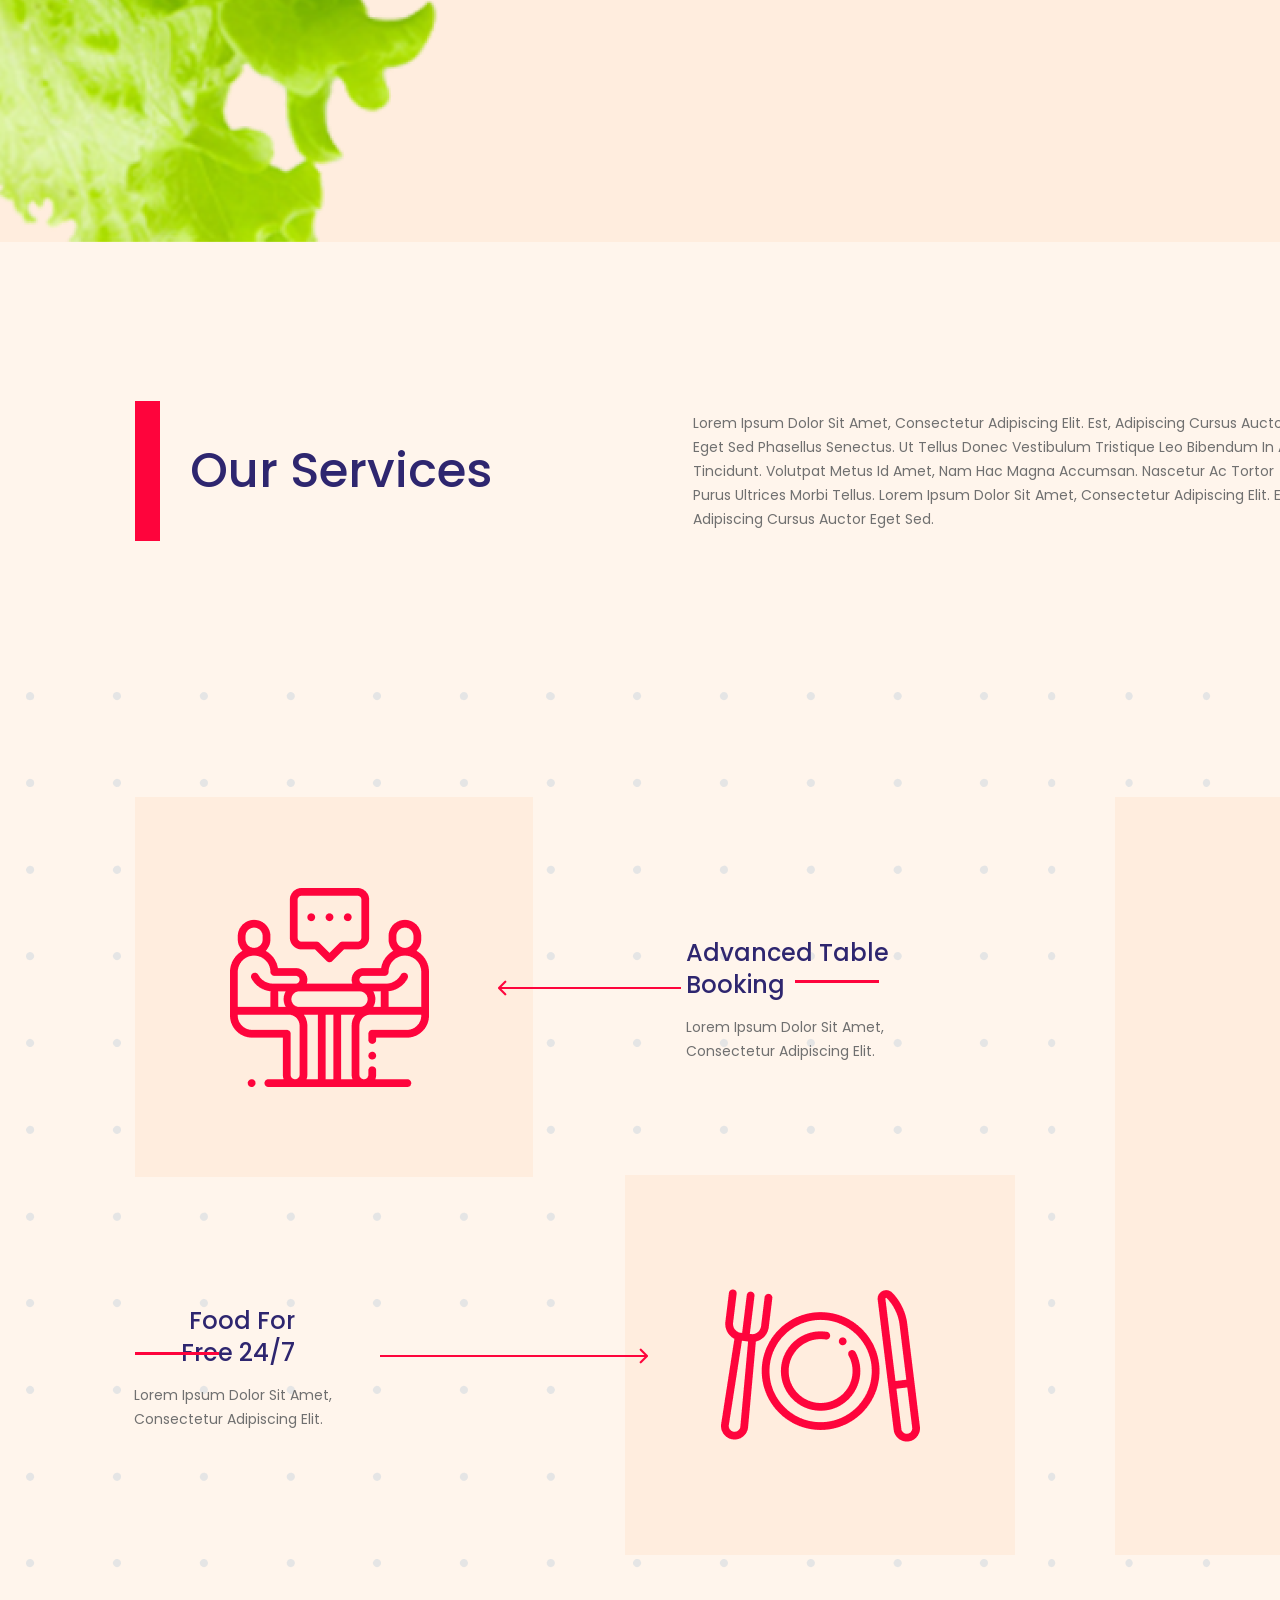
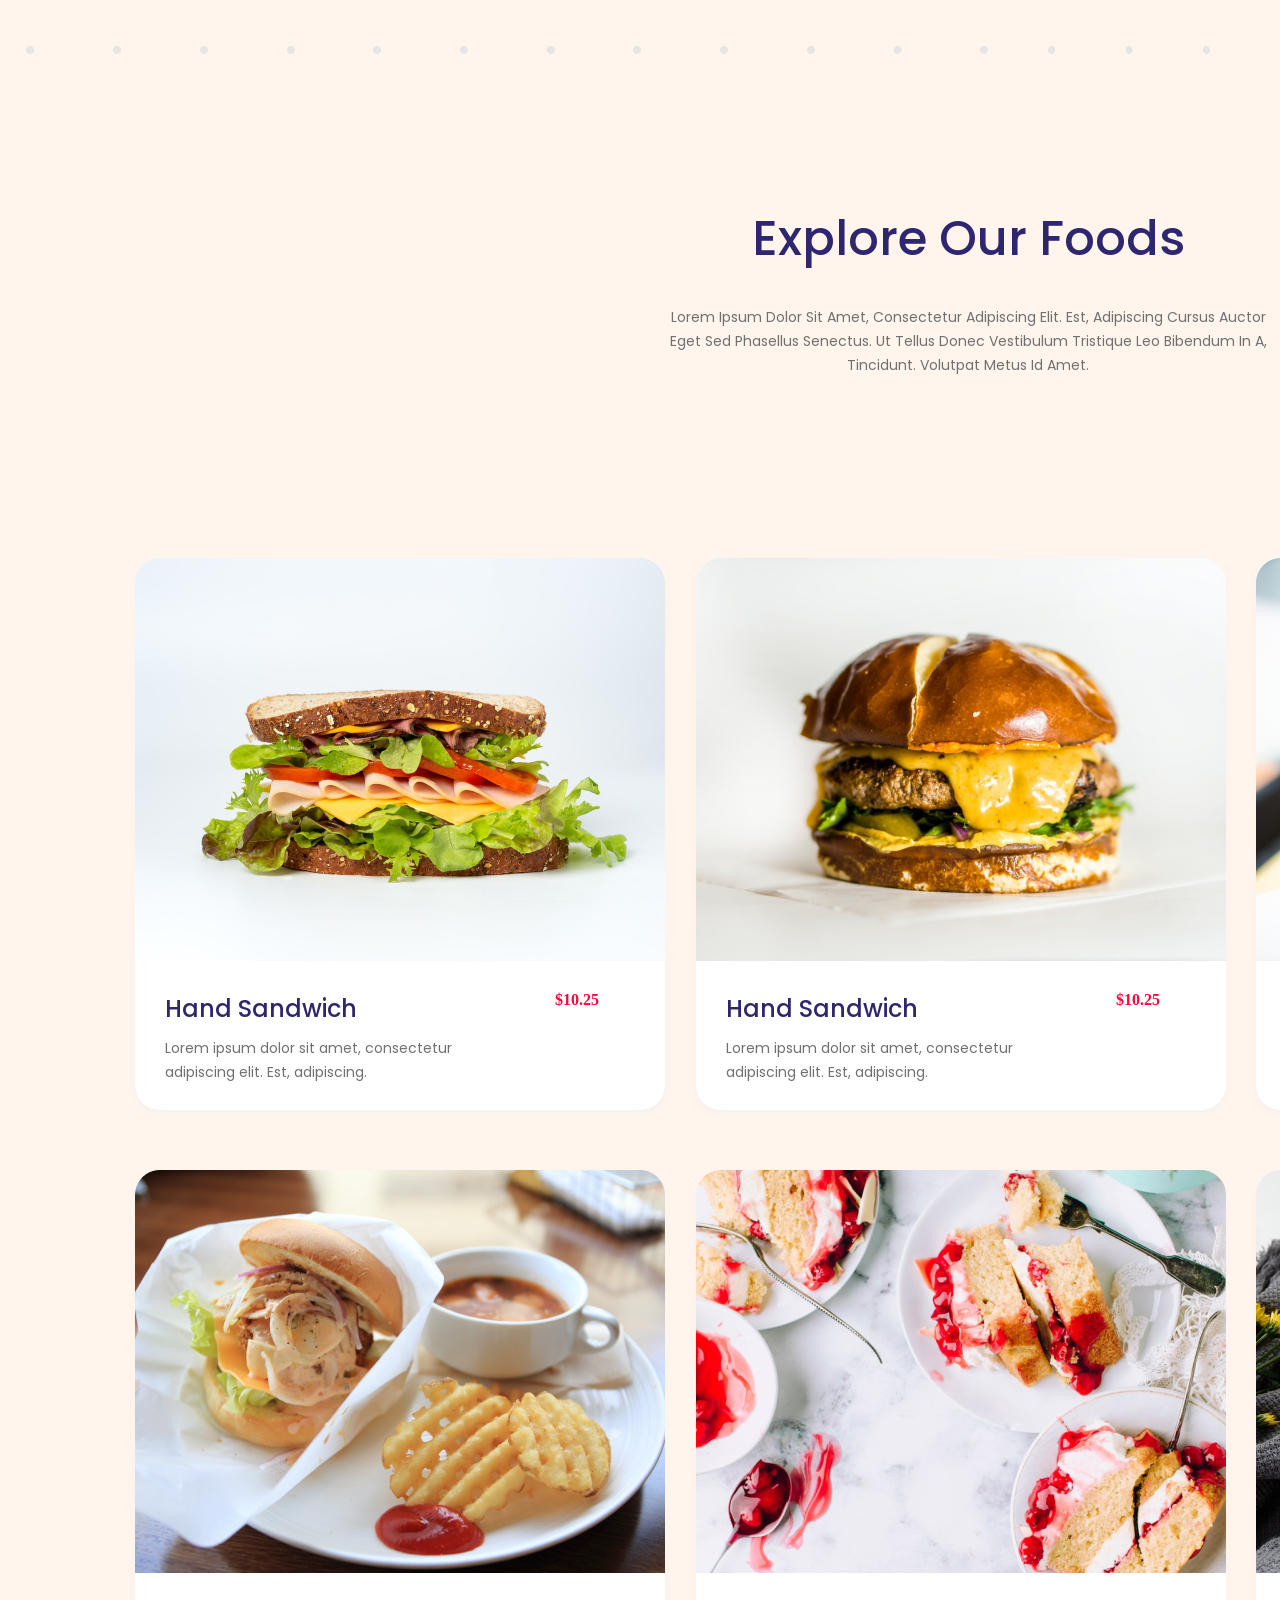
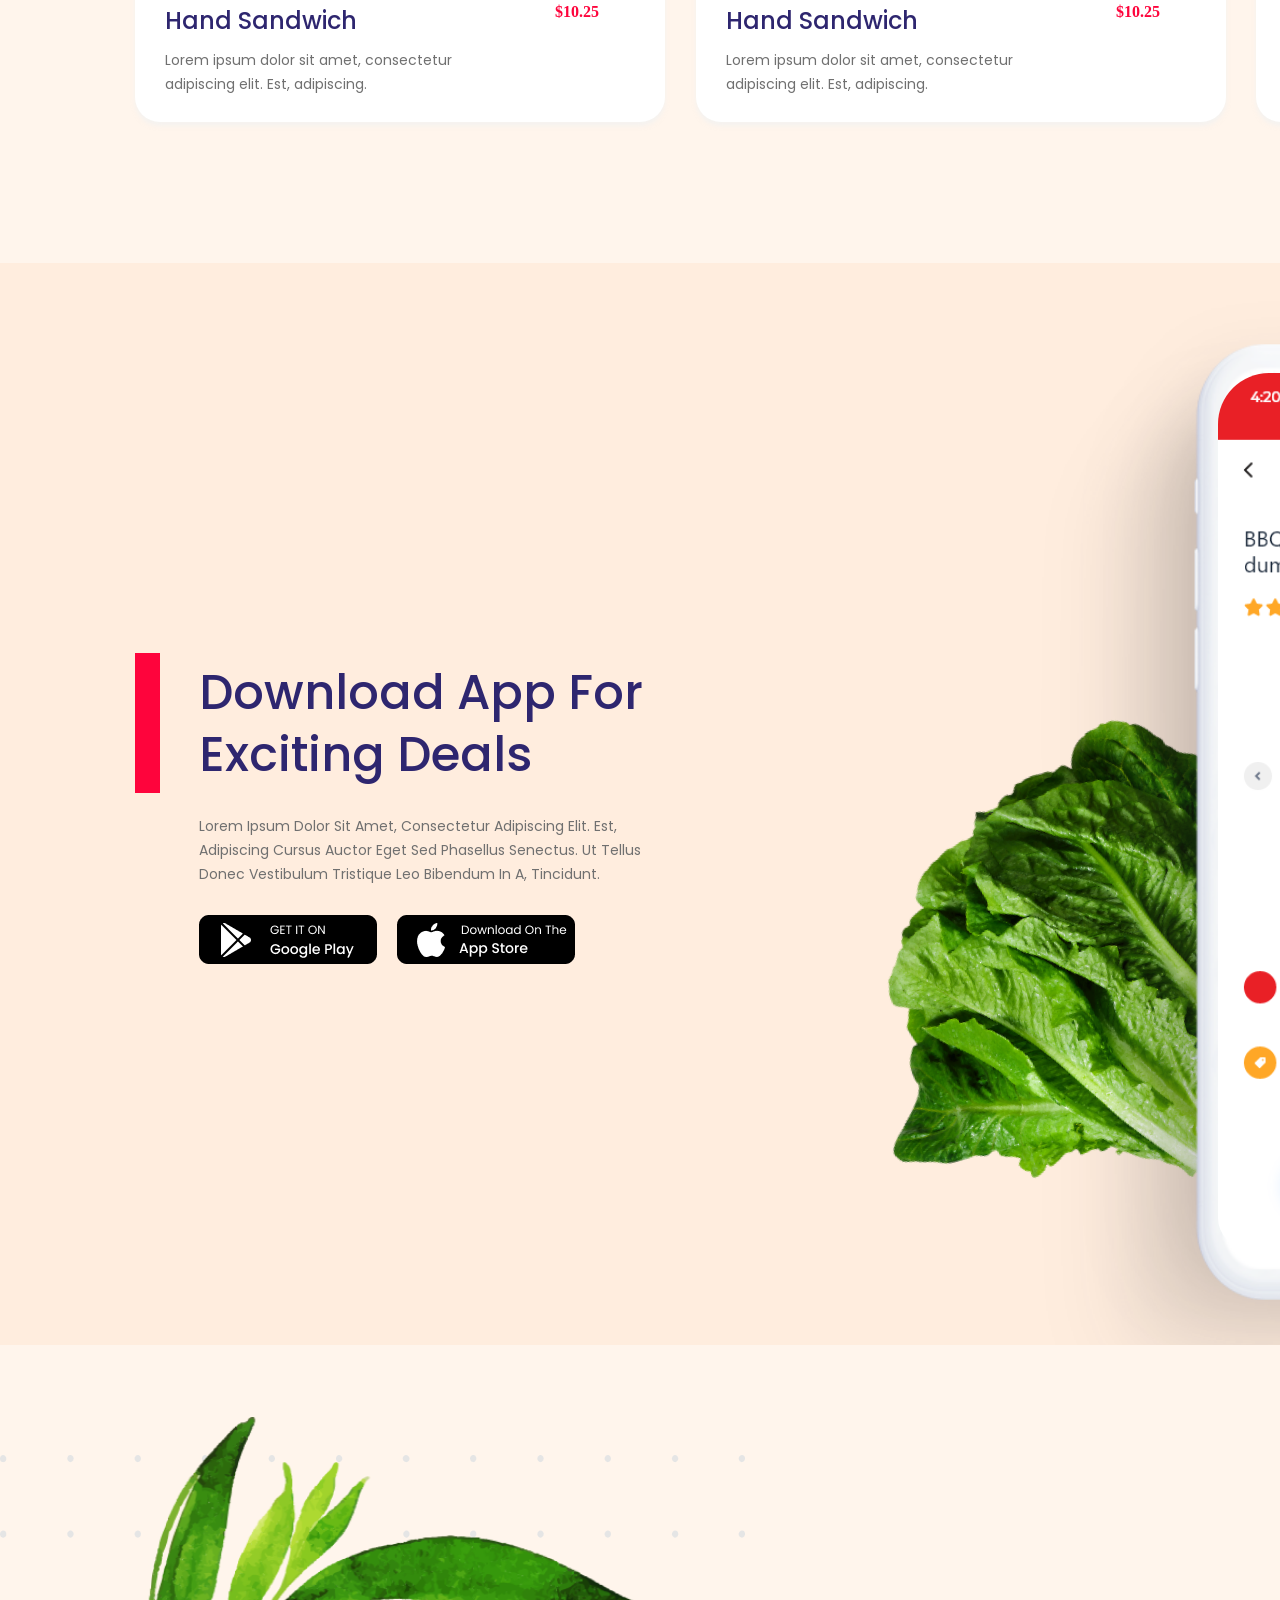
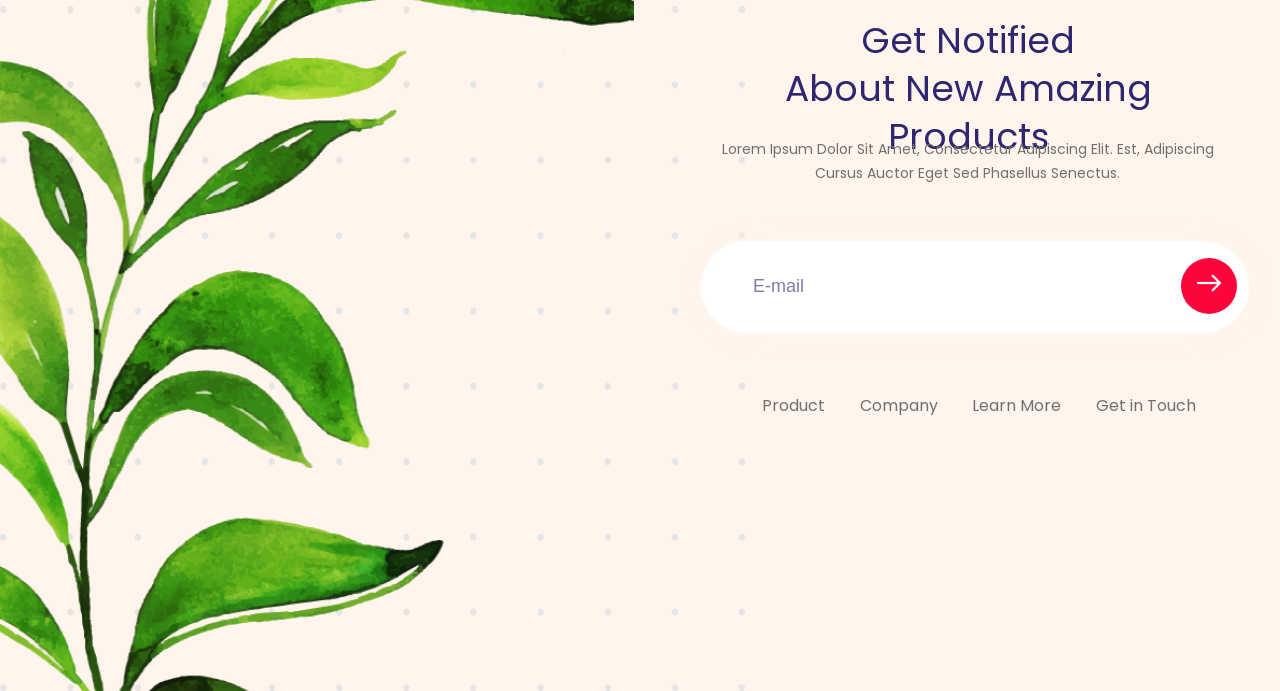
==== commit 9186cc9a: "end" ====
--- a/index.html
+++ b/index.html
@@ -1,5 +1,5 @@
 <!DOCTYPE html>
-<html lang="en">
+<html lang="en" xmlns:a="http://www.w3.org/1999/html">
 <head>
     <meta charset="UTF-8">
     <title>Title</title>
@@ -32,8 +32,10 @@
             <label>
                 <input type="text" class="search__input" placeholder="Search Restaurant, Food">
             </label>
-            <div class="search__button"></div>
-            <div class="search__go">GO</div>
+            <a href="img/e.jpg" class="ssilka">
+                <div class="search__button"></div>
+                <div class="search__go">GO</div>
+            </a>
         </div>
         <div class="location">
             <div class="location__button"></div>
@@ -84,17 +86,36 @@
         </div>
     </div>
     <div class="third-block">
+        <div class="window">
+            <select class="window__date">
+                <option value="value1">date</option>
+                <option value="value2" >1-10</option>
+                <option value="value3">11-20</option>
+                <option value="value3">21-30</option>
+            </select>
+            <select class="window__time">
+                <option value="value1">time</option>
+                <option value="value2">00-06</option>
+                <option value="value3">06-12</option>
+                <option value="value3">12-18</option>
+                <option value="value3">18-24</option>
+            </select>
+            <select class="window__person">
+                <option value="value1">person</option>
+                <option value="value2" >01</option>
+                <option value="value3">02</option>
+                <option value="value3">3+</option>
+            </select>
+            <div class="window__line"></div>
+            <div class="window__tittle">advance booking </div>
+            <input type="text" class="window__input" placeholder="search restaurant">
+            <a href="img/e.jpg" class="ssilka">
+                <input type="submit" class="window__button" value=" ">
+                <img src="img/Go.png" alt="" class="window__go">
+            </a>
+        </div>
         <img src="img/salad2.png"  class="salad2" alt="">
         <img src="img/kapusta.png" alt="" class="kapusta">
-        <div class="window">
-            <div class="window__line"></div>
-            <div class="window__tittle">advance booking </div>
-            <label>
-                <input type="text" class="window__input" placeholder="search restaurant">
-            </label>
-            <div class="window__button"></div>
-            <img src="img/Go.png" alt="" class="window__go">
-        </div>
     </div>
     <div class="fourth-block">
         <div class="services">
@@ -191,19 +212,38 @@
         <img src="img/apple.png" alt="" class="downapp__apple">
     </div>
     <div class="footer">
+        <img src="img/footer_back.png" alt="" class="footer__back">
         <img src="img/kust.png" alt="" class="footer__kust">
         <div class="footer__info">
-            <div class="info__tittle">Get notified
+            <div class="info__tittle">Get notified <br>
                 about new amazing products</div>
             <div class="info__sub-tittle">Lorem ipsum dolor sit amet, consectetur adipiscing elit. Est, adipiscing
                 cursus auctor eget sed phasellus senectus. </div>
-            <input  class="info__input" type="email" placeholder="E-mail">
+            <label>
+                <input  class="info__input" type="email" placeholder="E-mail">
+            </label>
+            <div class="info__button">
+                <a href="img/e.jpg" class="ssilka">
+                  <img src="img/info_button_arrow.png" alt="">
+                </a>
+            </div>
             <div class="info__more">
-                <div>Product</div>
-                <div>Company</div>
-                <div>Learn More</div>
-                <div>Get in Touch</div>
-            </div>
+                 <div>Product</div>
+                 <div>Company</div>
+                 <div>Learn More</div>
+                 <div>Get in Touch</div>
+            </div>
+        </div>
+        <div class="footer__soc">
+            <a href="img/e.jpg" class="ssilka">
+              <div class="soc__icons">
+                <img src="img/facebook.png" alt="">
+                <img src="img/twitter.png" alt="">
+                <img src="img/linkedin.png" alt="">
+                <img src="img/behance.png" alt="">
+              </div>
+            </a>
+            <div class="soc__year">© 2020 Expice Studio </div>
         </div>
     </div>
 </body>
--- a/second_project.css
+++ b/second_project.css
@@ -366,20 +366,17 @@
     background-color: #FFEDDE;
     font-family: Poppins;
     margin: -8px;
-    z-index: -2;
 }
 
 .salad2 {
     position: absolute;
     top: -282px;
-    z-index: -1;
 }
 
 .kapusta {
     position: absolute;
     left: 1562px;
     top: 227px;
-    z-index: -1;
 }
 
 .window {
@@ -389,7 +386,22 @@
     left: 274px;
     top: 271px;
     background: #FFFFFF;
-    z-index: -3;
+}
+
+.window__date {
+    position: absolute;
+    top: 386px;
+    left: 500px;
+    width: 95px;
+    height: 54px;
+}
+
+.window__time {
+    position: absolute;
+    width: 70px;
+    height: 54px;
+    left: 665px;
+    top: 386px;
 }
 
 .window__line {
@@ -402,6 +414,8 @@
     border: 1px solid #FFFFFF;
     box-sizing: border-box;
 }
+
+
 
 .window__tittle {
     position: absolute;
@@ -415,8 +429,20 @@
     color: #2E266F;
 }
 
+.window__person {
+    position: absolute;
+    width: 70px;
+    height: 54px;
+    left: 800px;
+    top: 386px;
+}
+
+.ssilka {
+
+}
+
 .window__input {
-    position: relative;
+    position: absolute;
     width: 544px;
     height: 90px;
     left: 413px;
@@ -866,8 +892,8 @@
 
 .footer__kust {
     position: absolute;
-    width: 750px;
-    height: 963px;
+    width: 634px;
+    height: 874px;
     top: 72px;
 }
 
@@ -876,7 +902,8 @@
     width: 556px;
     height: 402px;
     flex-direction: column;
-    margin-left: 671px;
+    margin: 272px 0 0 701px;
+    position: relative;
 }
 
 .info__more {
@@ -920,4 +947,44 @@
     border-radius: 100px;
     border: none;
     margin: 60px 0;
+}
+
+.footer__back {
+    position: absolute;
+    top: 110px;
+}
+
+.footer__soc {
+    width: 430px;
+    height: 20px;
+    display: flex;
+    justify-content: space-between;
+    margin: 131px 0px 0px 1333px;
+}
+
+.soc__icons {
+    width: 148px;
+    height: 20px;
+    display: flex;
+    justify-content: space-between;
+}
+
+.soc__year {
+    margin-left: 85px;
+    width: 197px;
+    height: 16px;
+}
+
+.info__button {
+    width: 56px;
+    height: 56px;
+    border-radius: 100%;
+    background: #FE043C;
+    position: absolute;
+    top: 241px;
+    left: 480px;
+    display: flex;
+    flex-wrap: wrap;
+    align-content: space-around;
+    justify-content: center;
 }
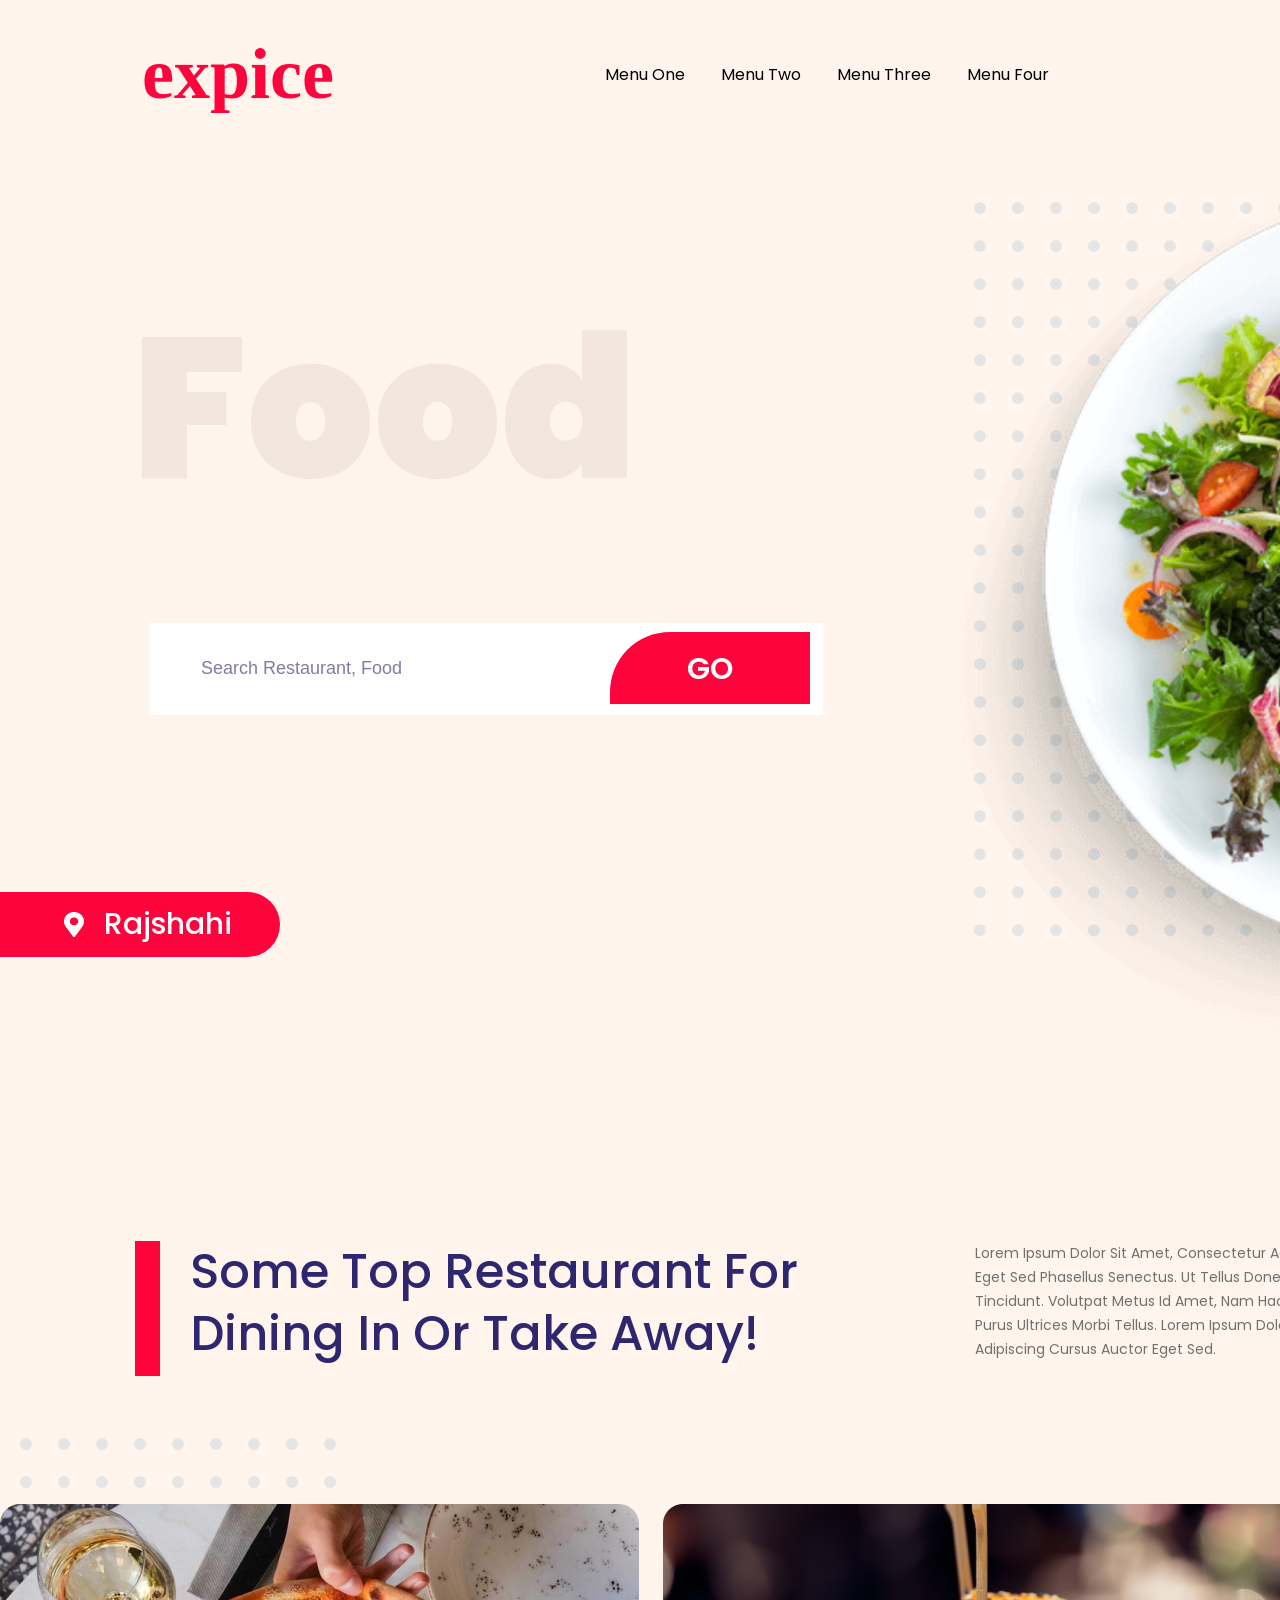
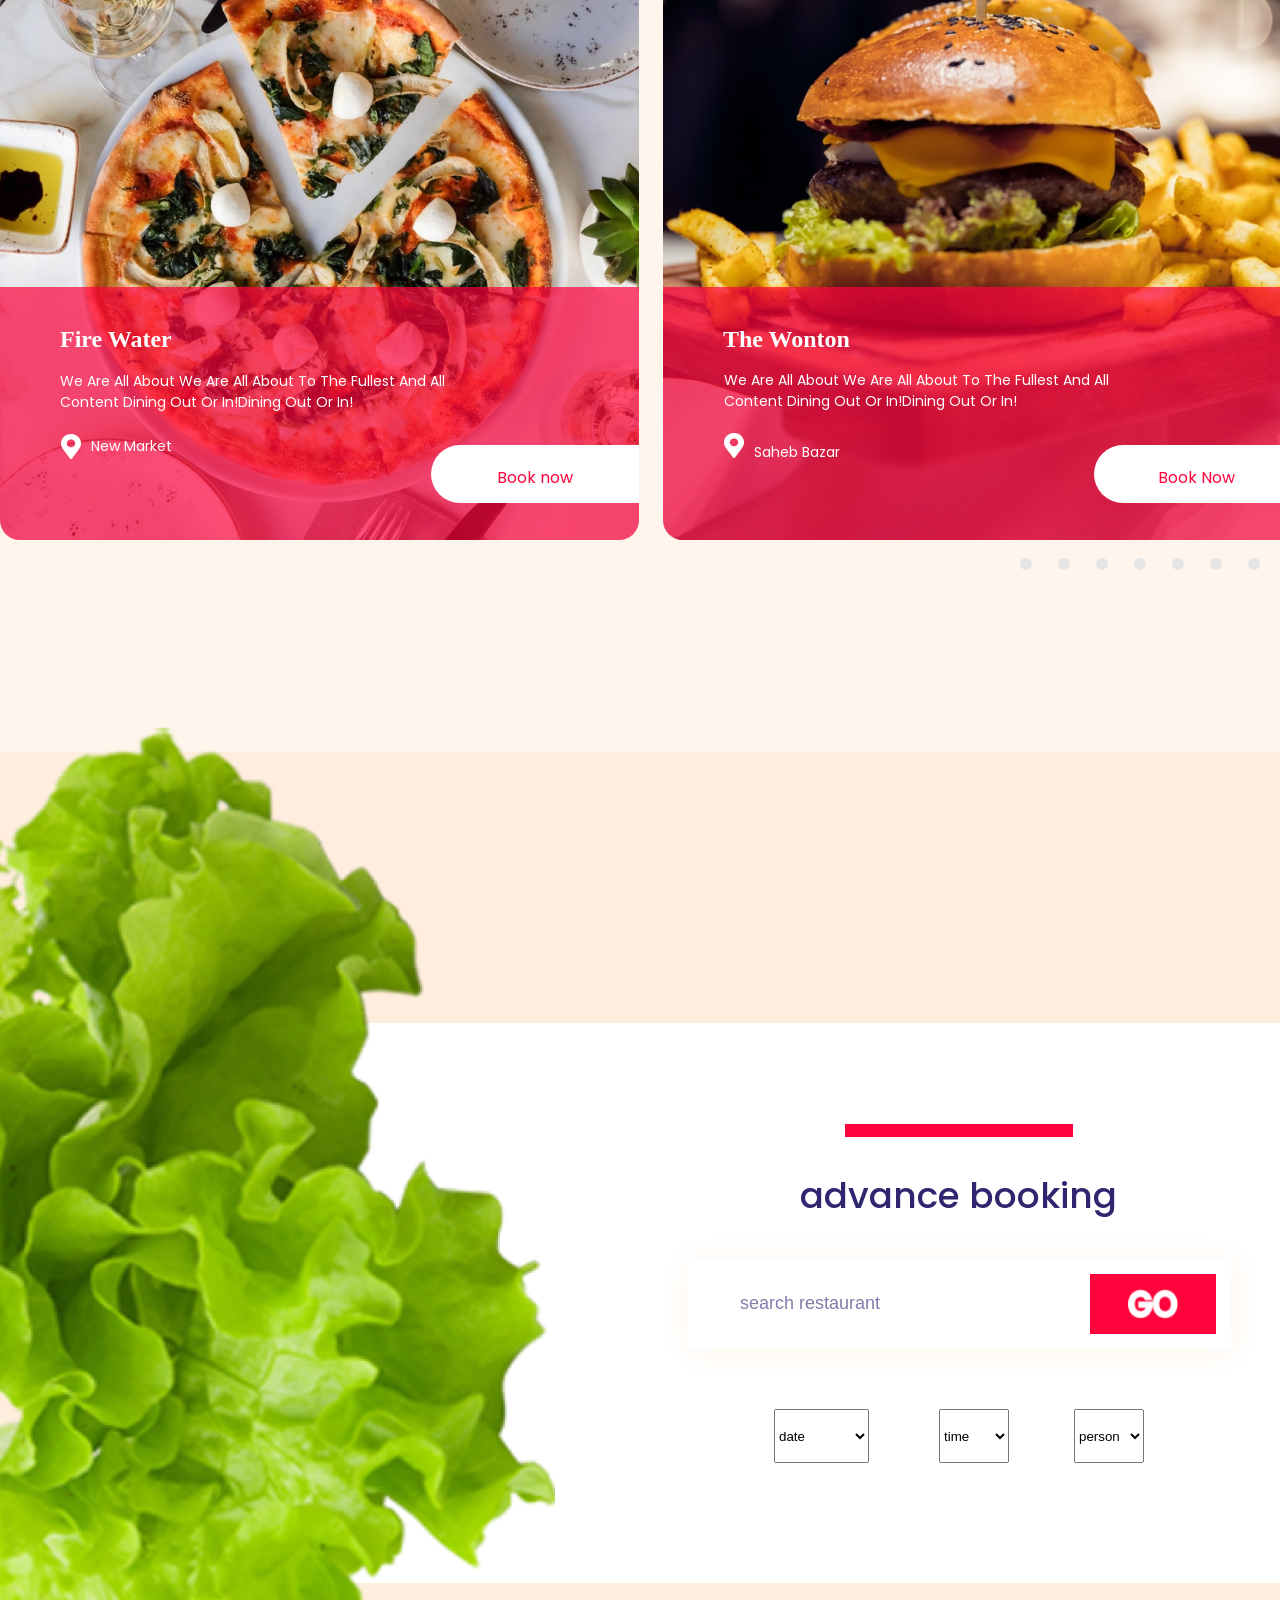
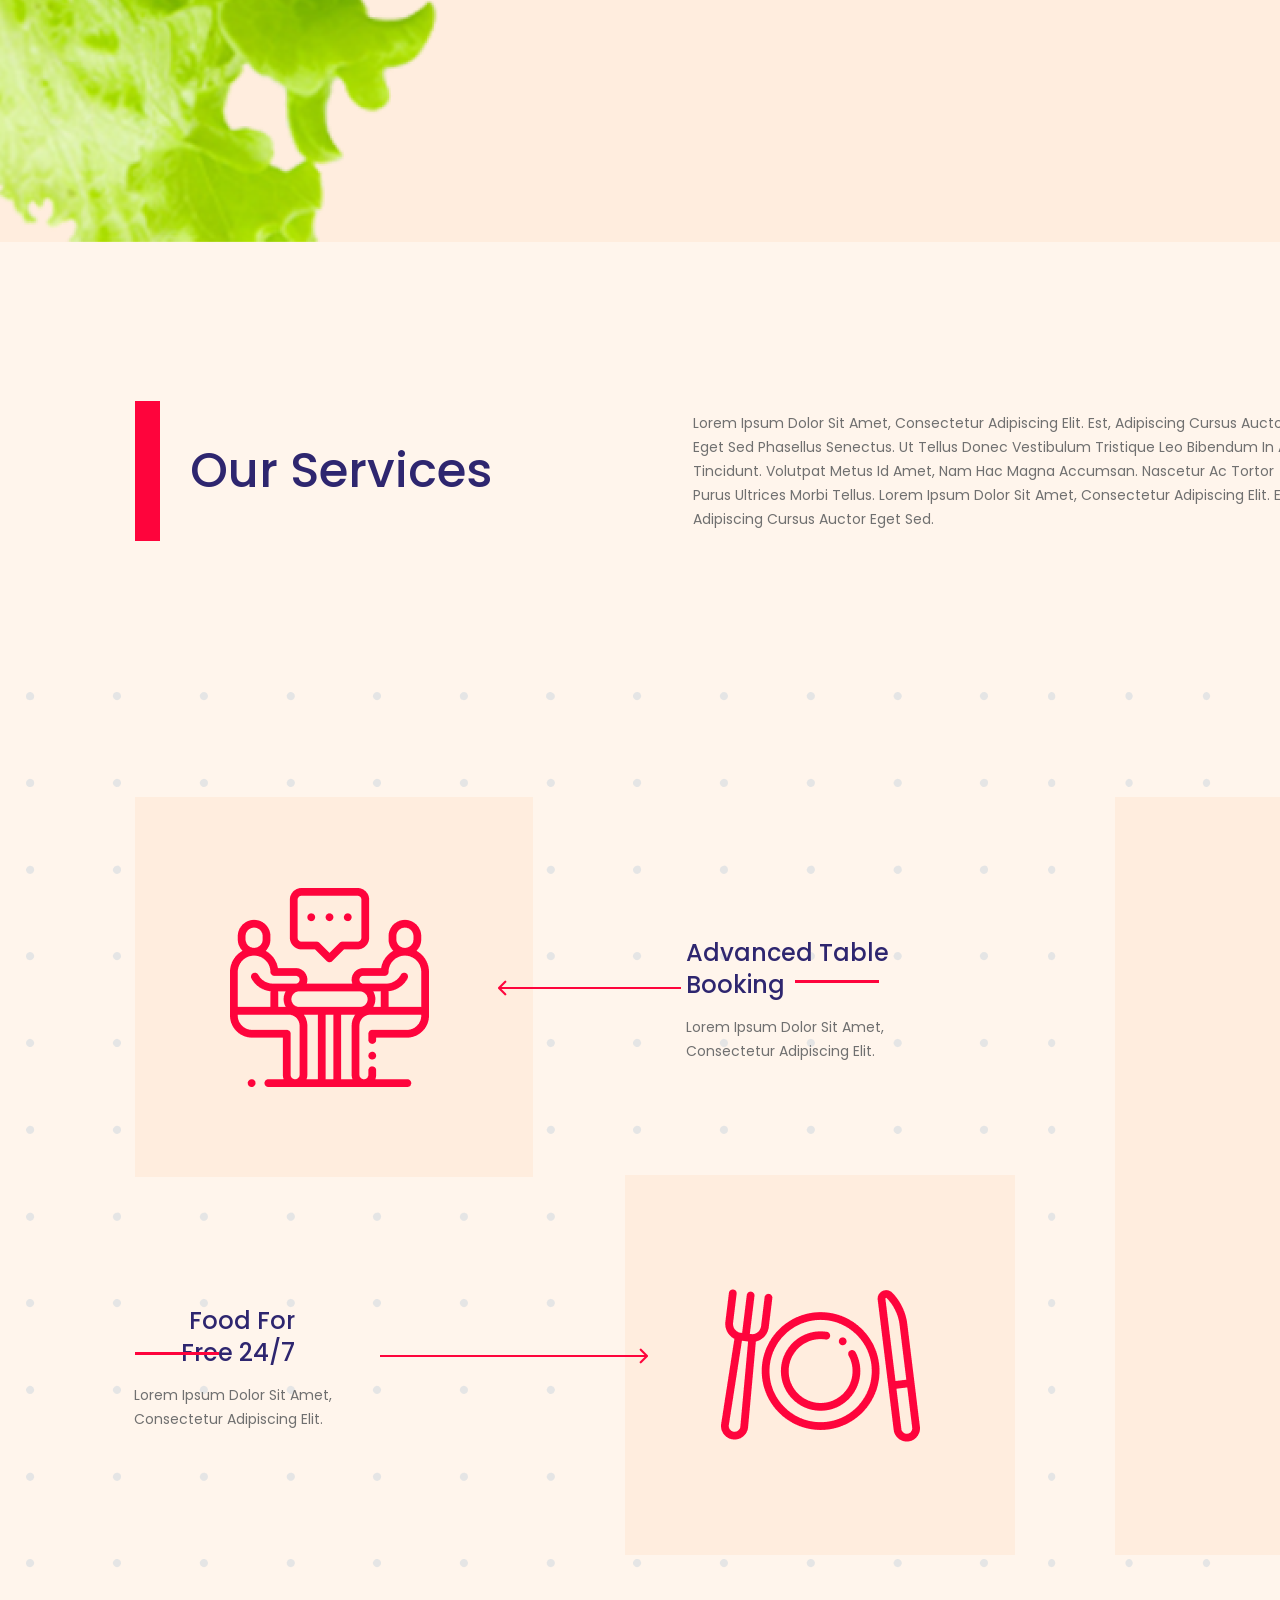
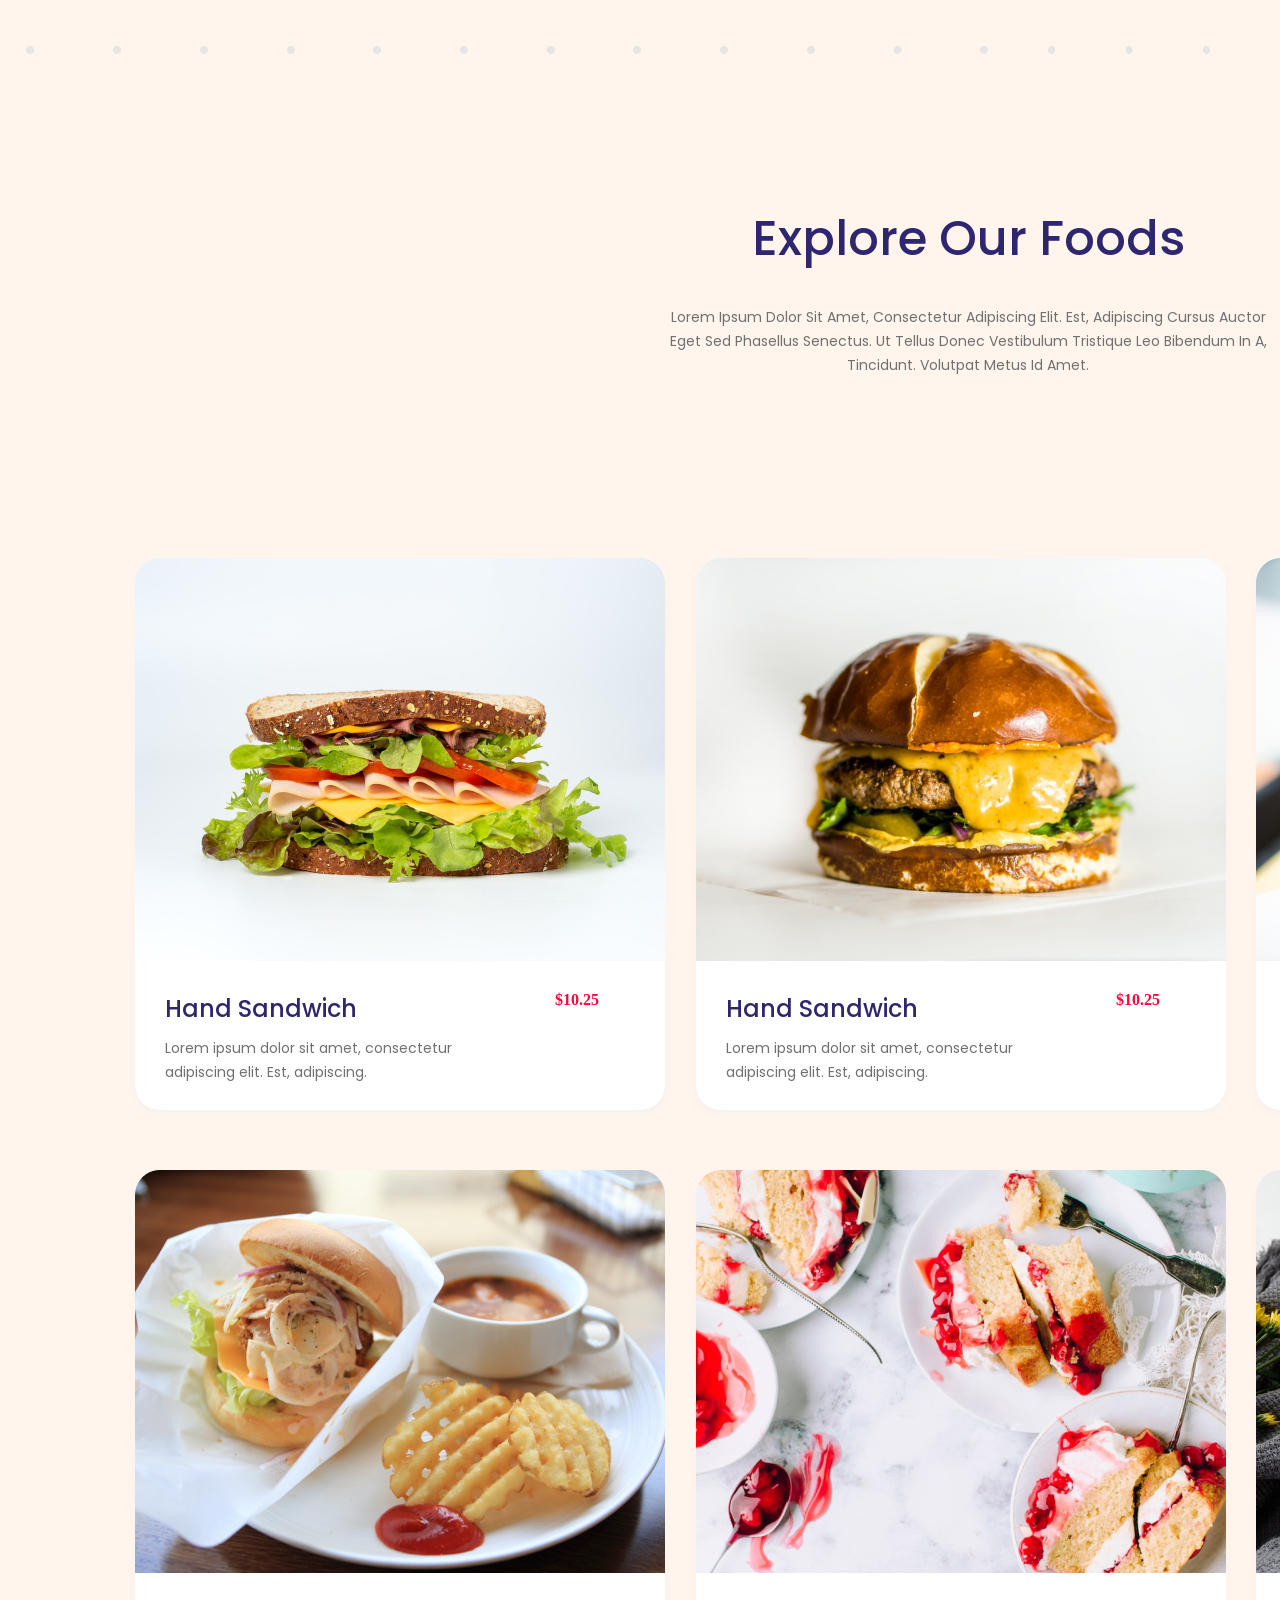
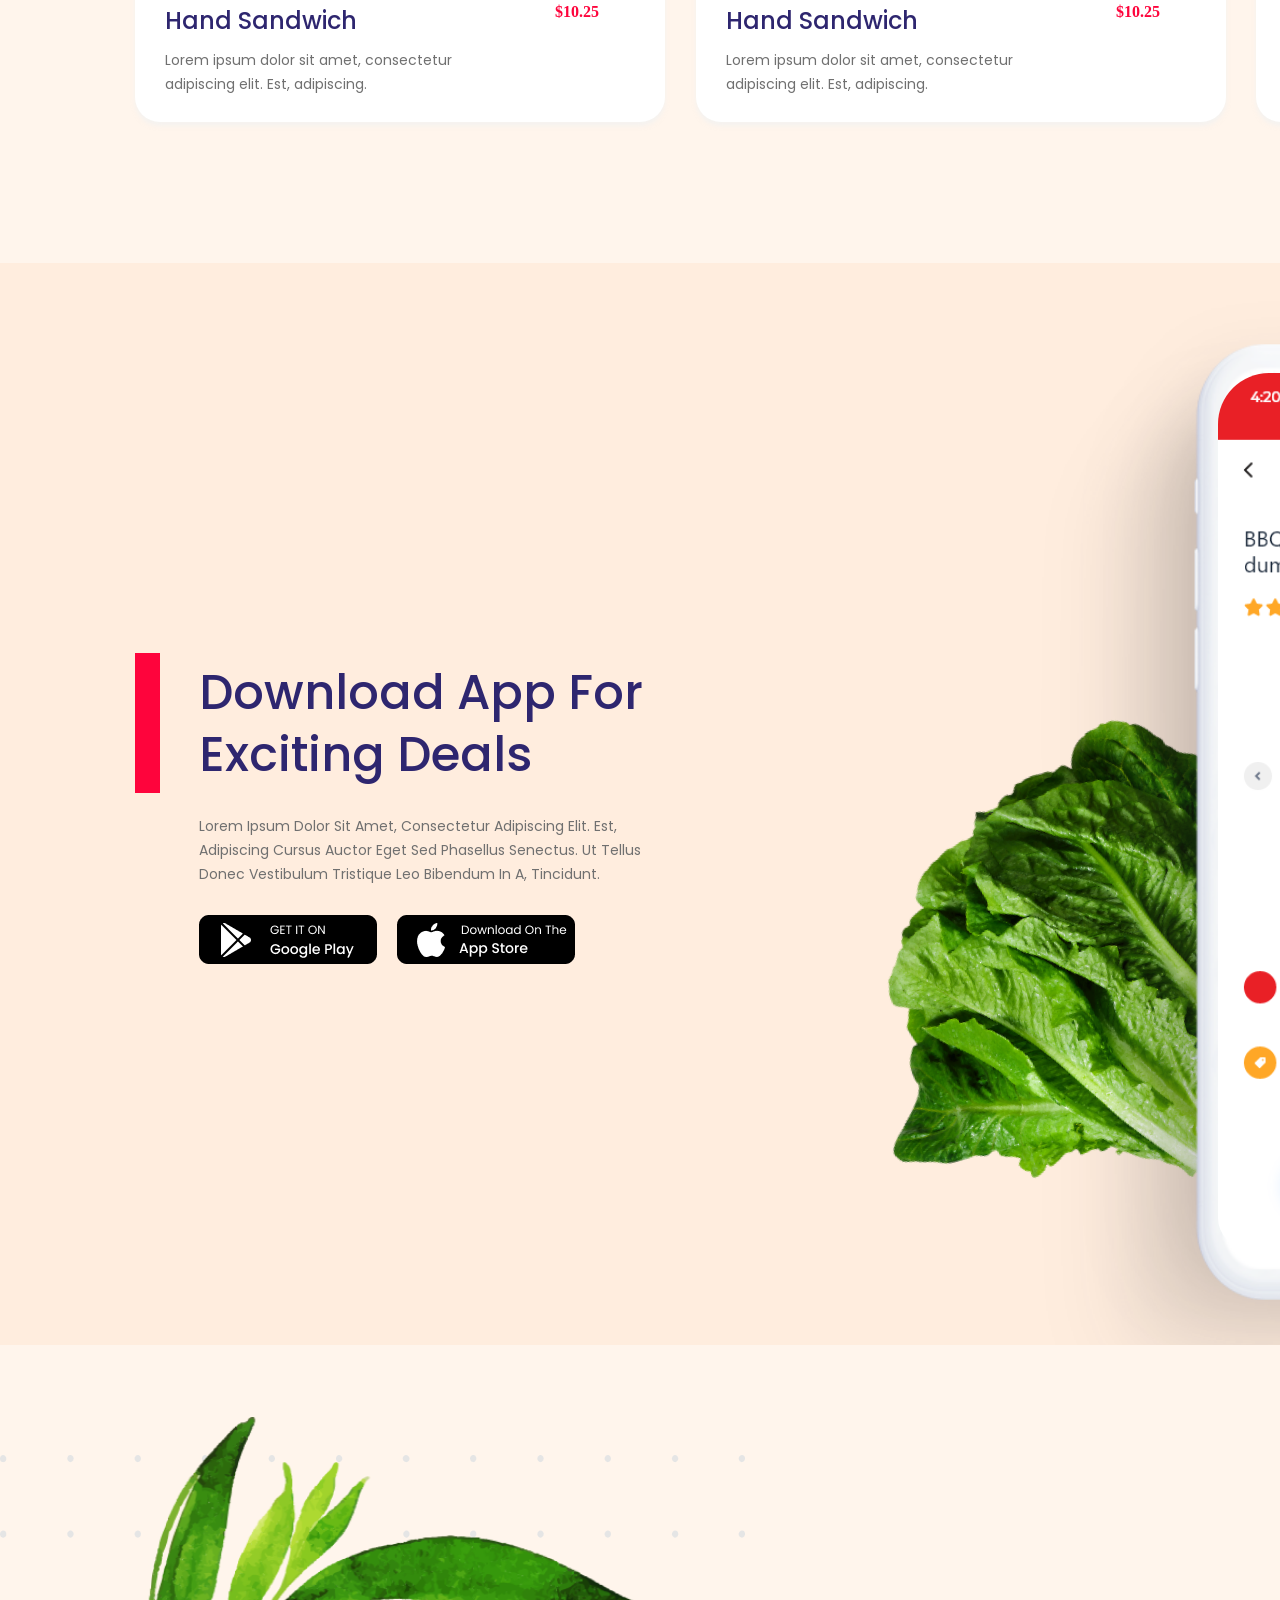
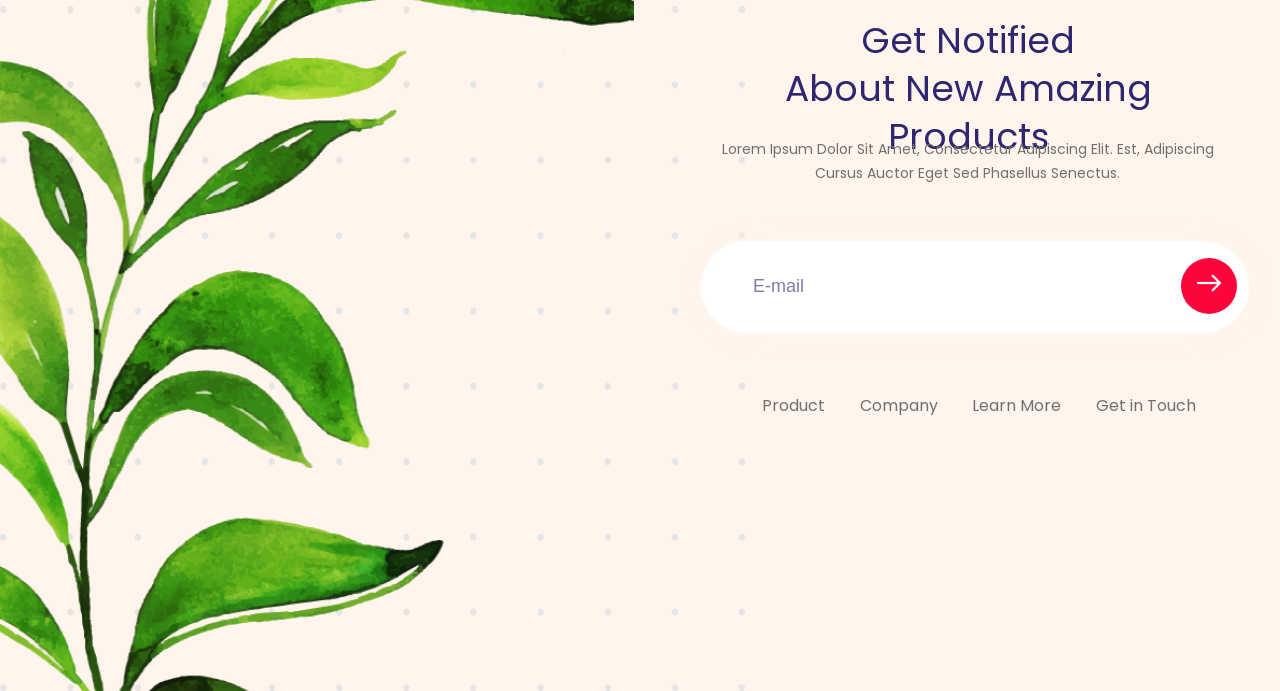
==== commit f1529f55: "end." ====
--- a/index.html
+++ b/index.html
@@ -10,8 +10,9 @@
 </head>
 <body>
     <div class="first-block">
+        <div class="food_main">Food</div>
         <div class="menu">
-            <img src="img/expice.png" alt="" class="menu__expice">
+            <div class="menu__expice"> expice </div>
             <div class="menu__tittle">Menu One</div>
             <div class="menu__tittle">Menu Two</div>
             <div class="menu__tittle">Menu Three</div>
@@ -19,8 +20,8 @@
             <img src="img/Usericon.png" alt="" class="menu__user">
             <p class="menu__name">User</p>
         </div>
-        <div
-                class="right-red">
+        <div class="right-red">
+            <img src="img/carousel.png" alt="" class="carousel">
         </div>
         <div class="salad">
             <div class="salad__salat"><img src="img/salat.png" alt=""></div>
--- a/second_project.css
+++ b/second_project.css
@@ -19,6 +19,10 @@
 .menu__expice {
     width: 245px;
     margin-right: 200px;
+    font-weight: bold;
+    font-size: 72px;
+    line-height: 108px;
+    color: #FE043C;
 }
 
 .menu__tittle {
@@ -36,6 +40,18 @@
     color: #FFFFFF;
 }
 
+.food_main {
+    position: absolute;
+    width: 506px;
+    height: 179px;
+    left: 132px;
+    top: 258px;
+    font-weight: 900;
+    font-size: 200px;
+    text-transform: capitalize;
+    opacity: 0.05   ;
+}
+
 .right-red {
     background: #FE043C;
     width: 516px;
@@ -44,6 +60,12 @@
     left: 1420px;
     top: 0;
     z-index: 1;
+}
+
+.carousel {
+    position: absolute;
+    top: 979px;
+    left: 207px;
 }
 
 .salad__plate {
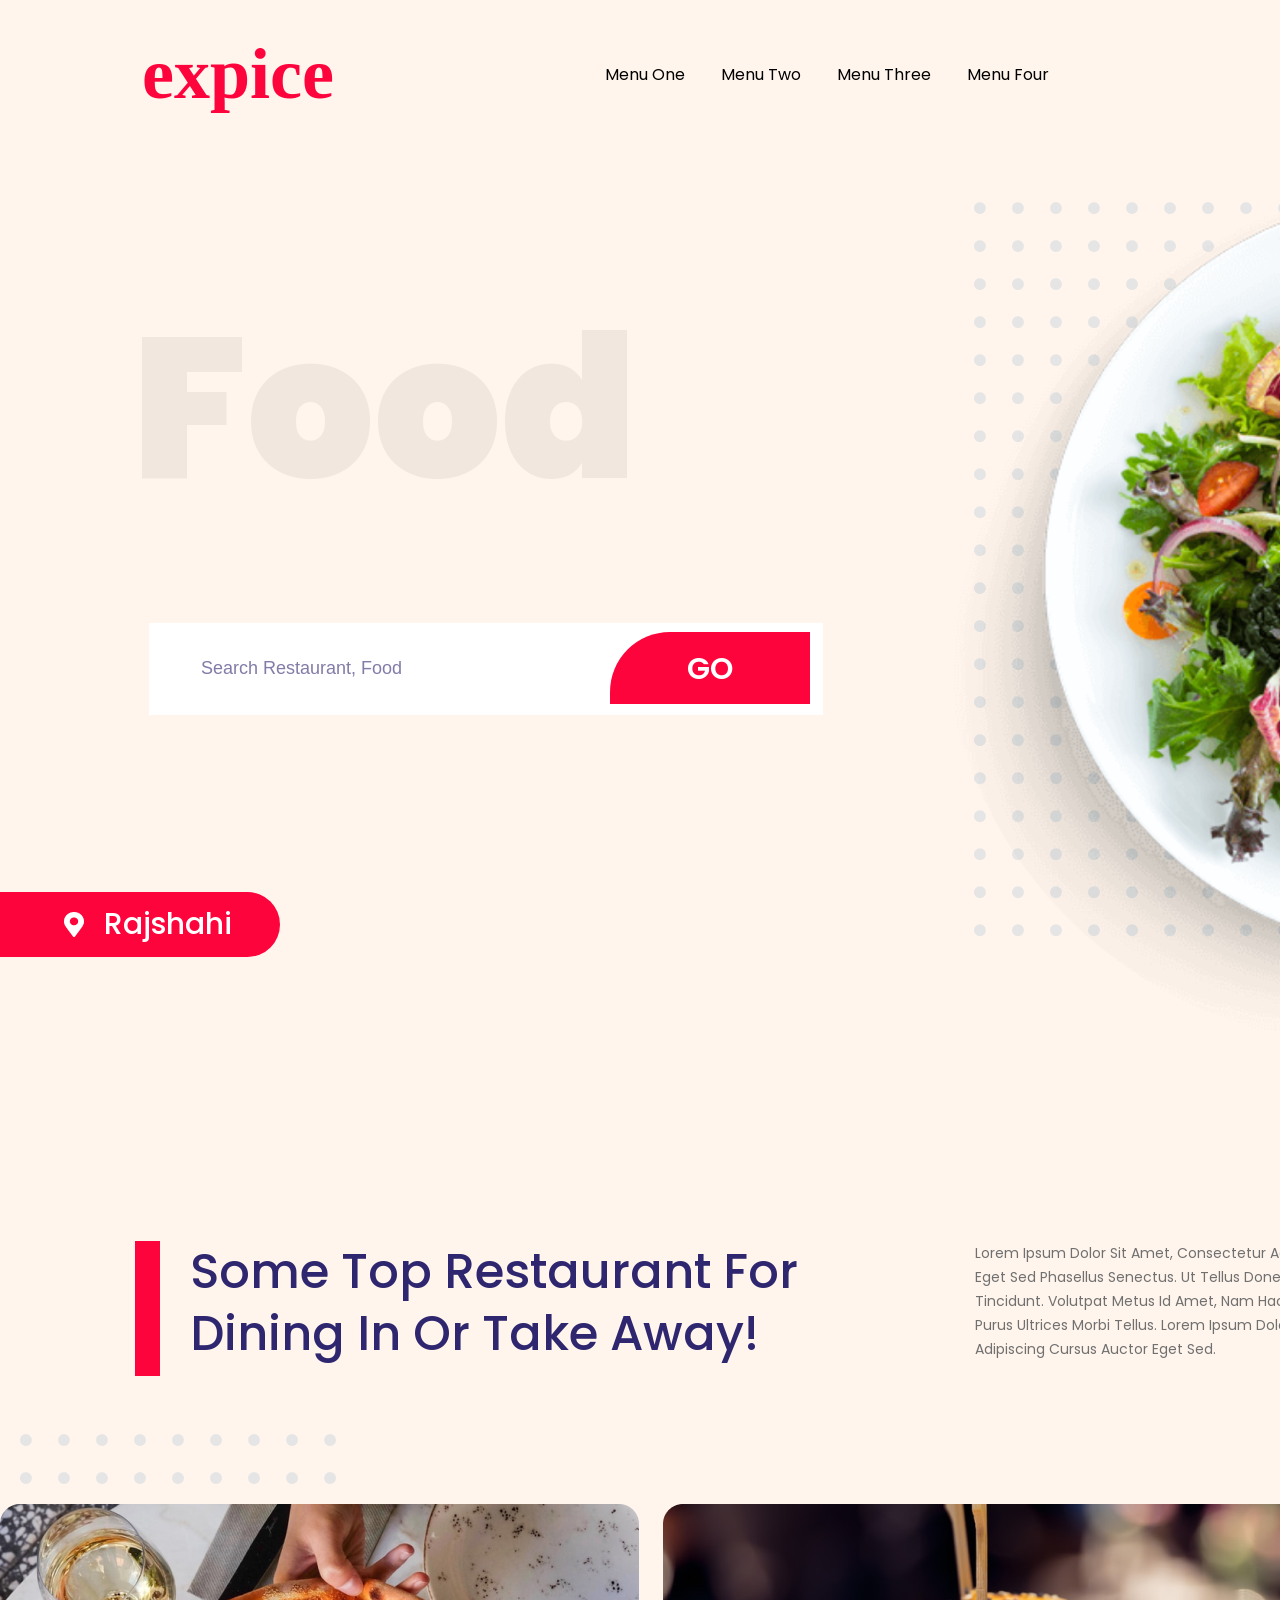
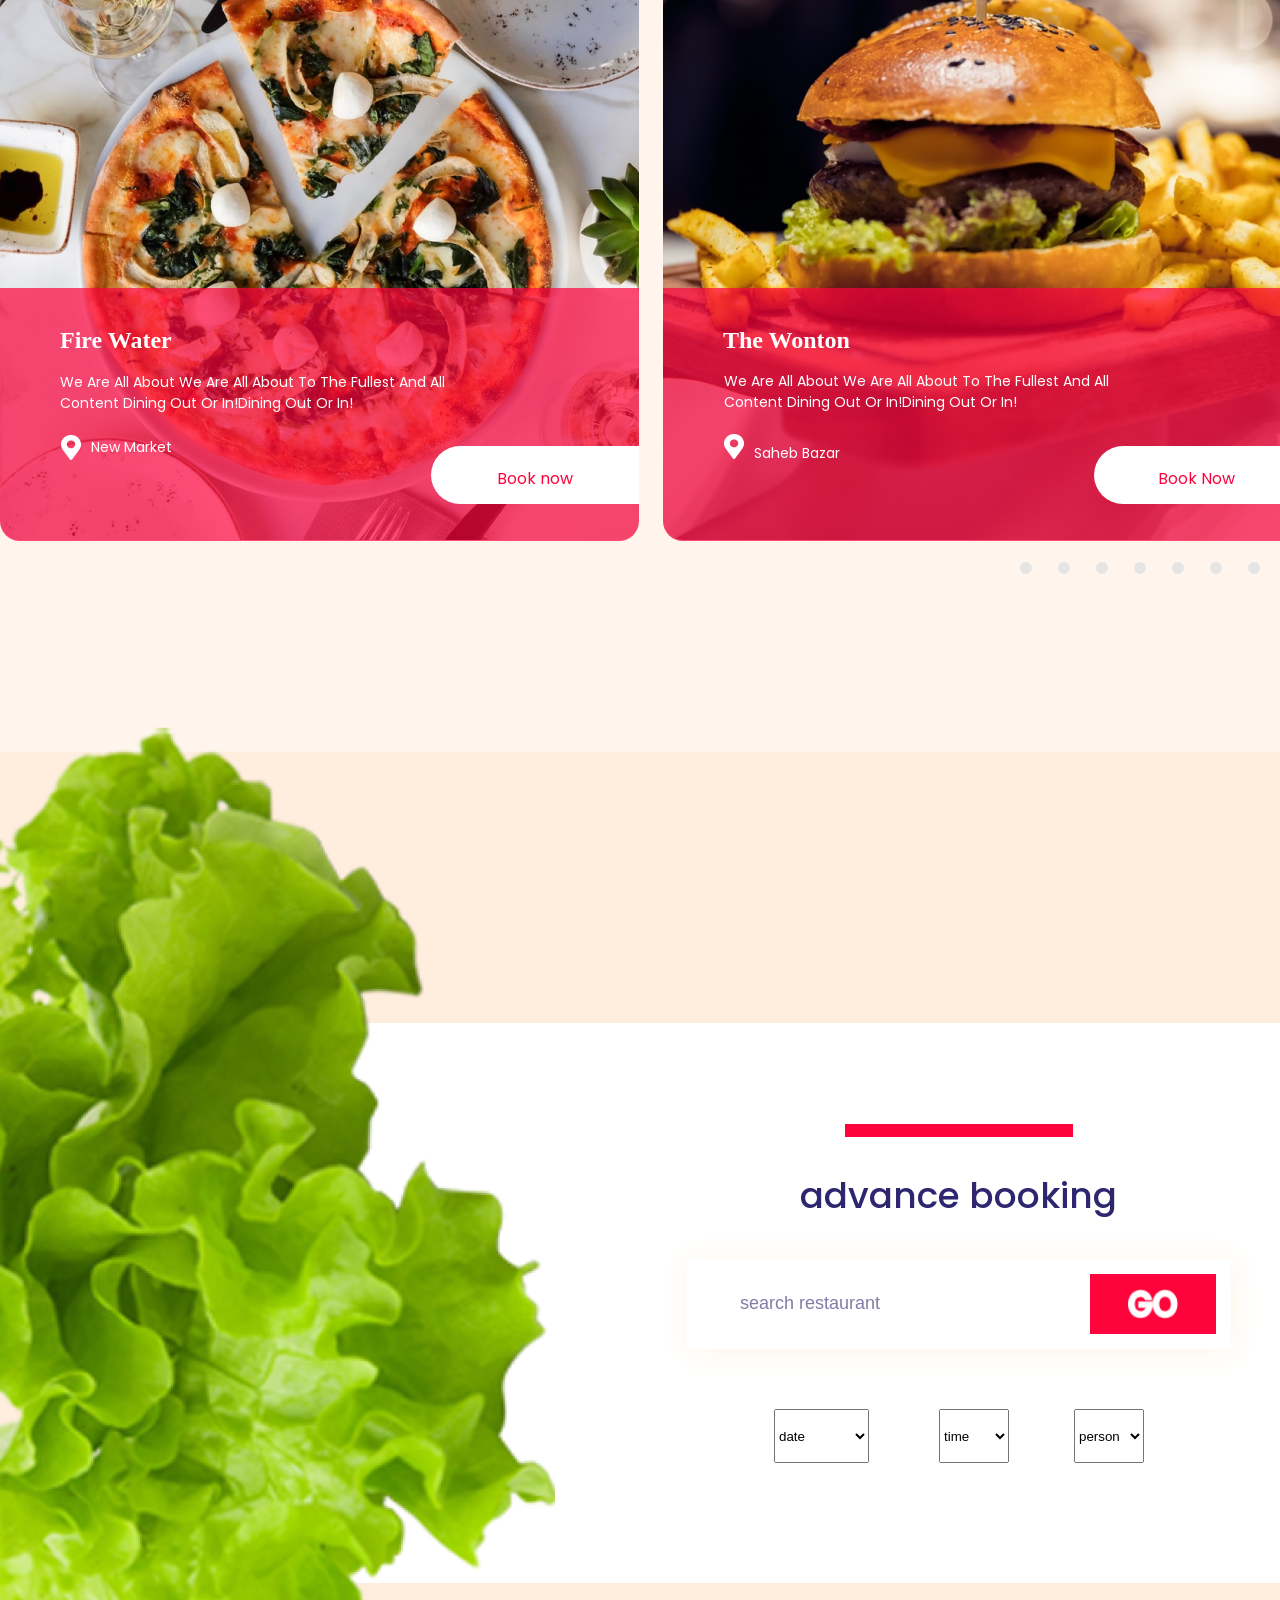
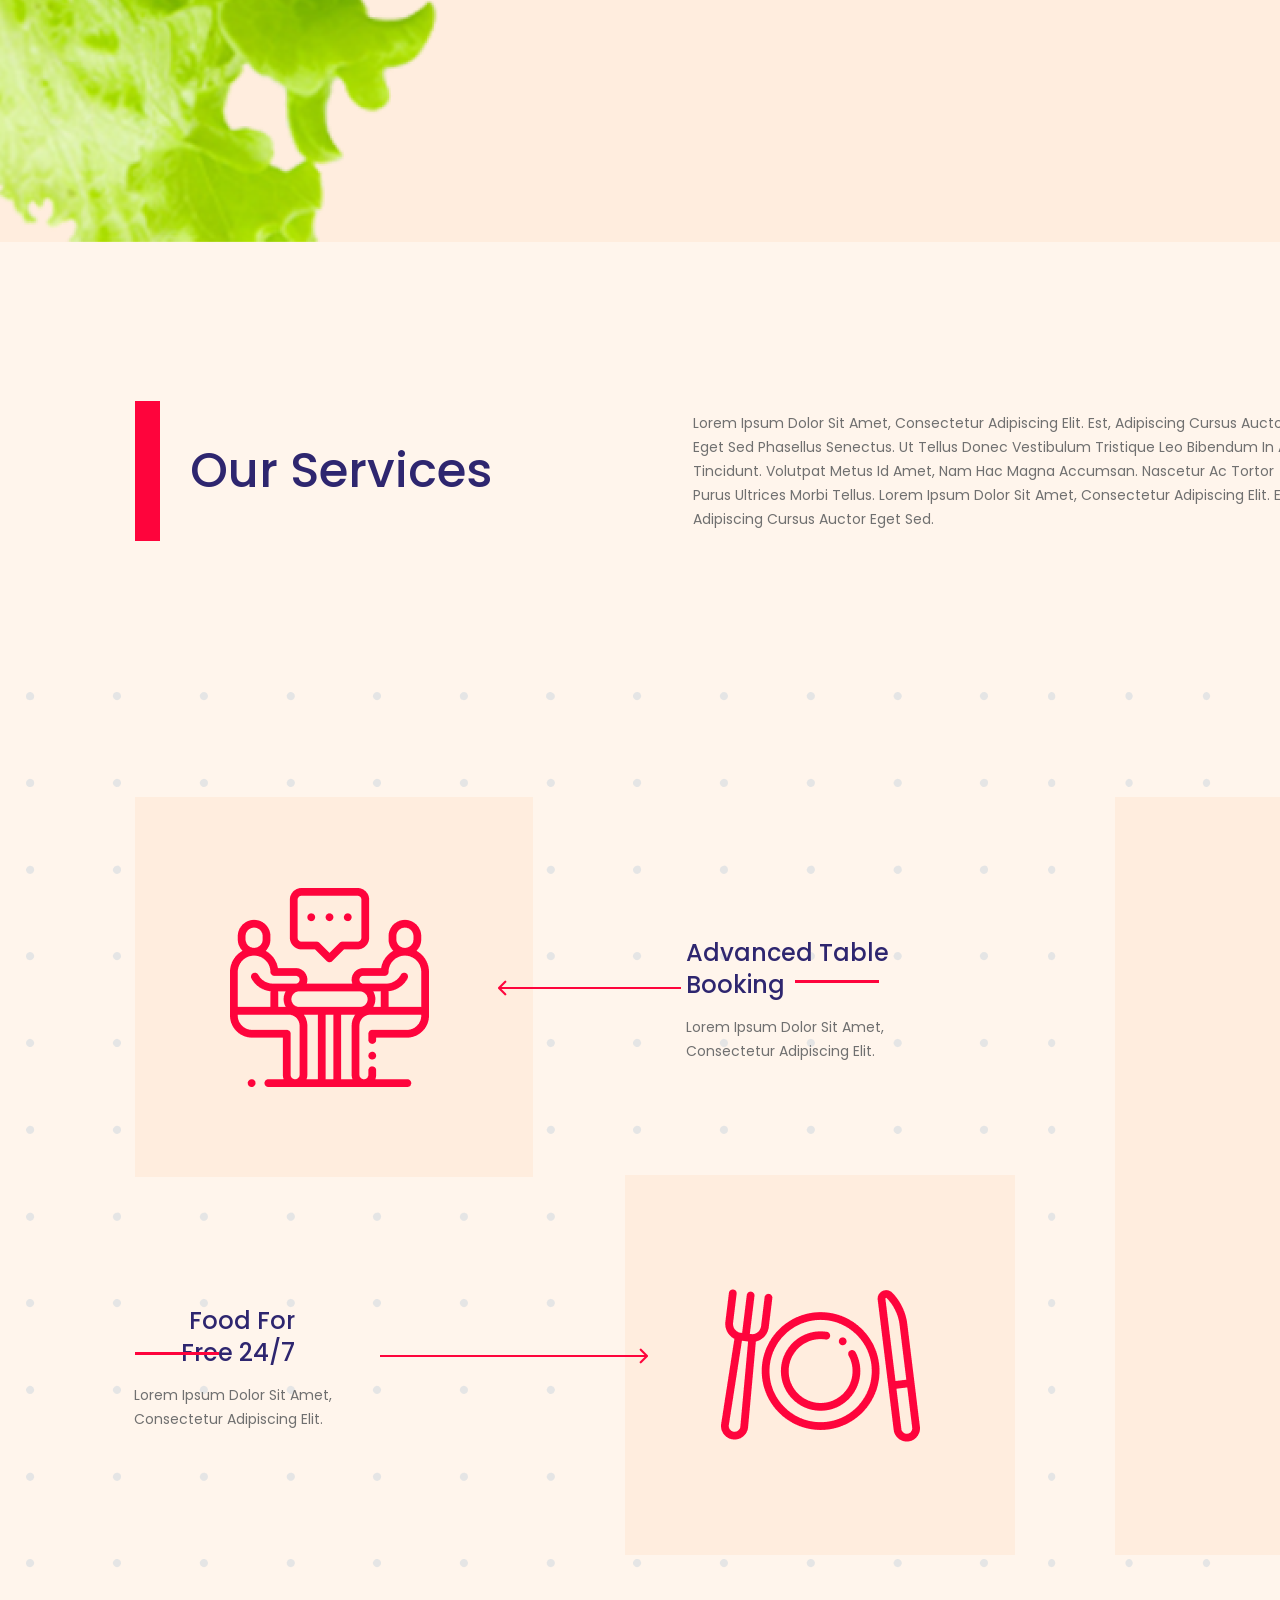
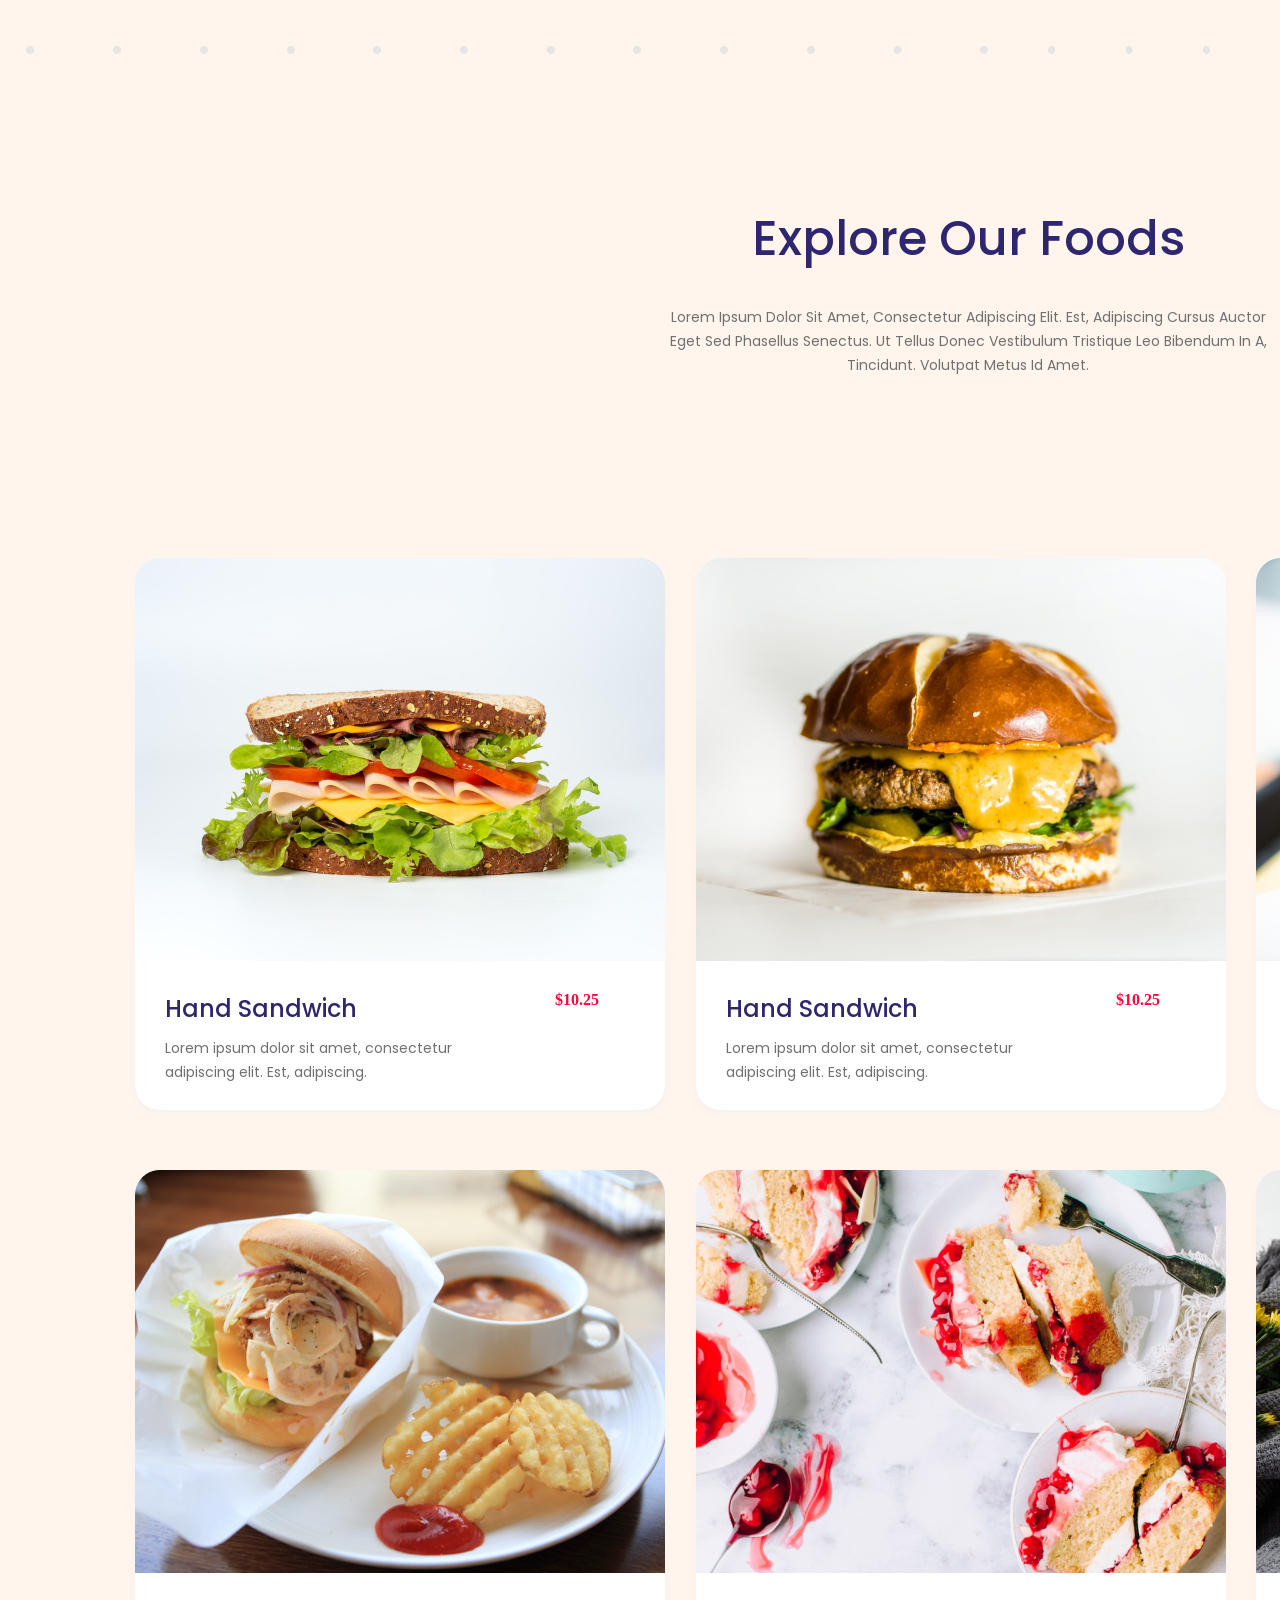
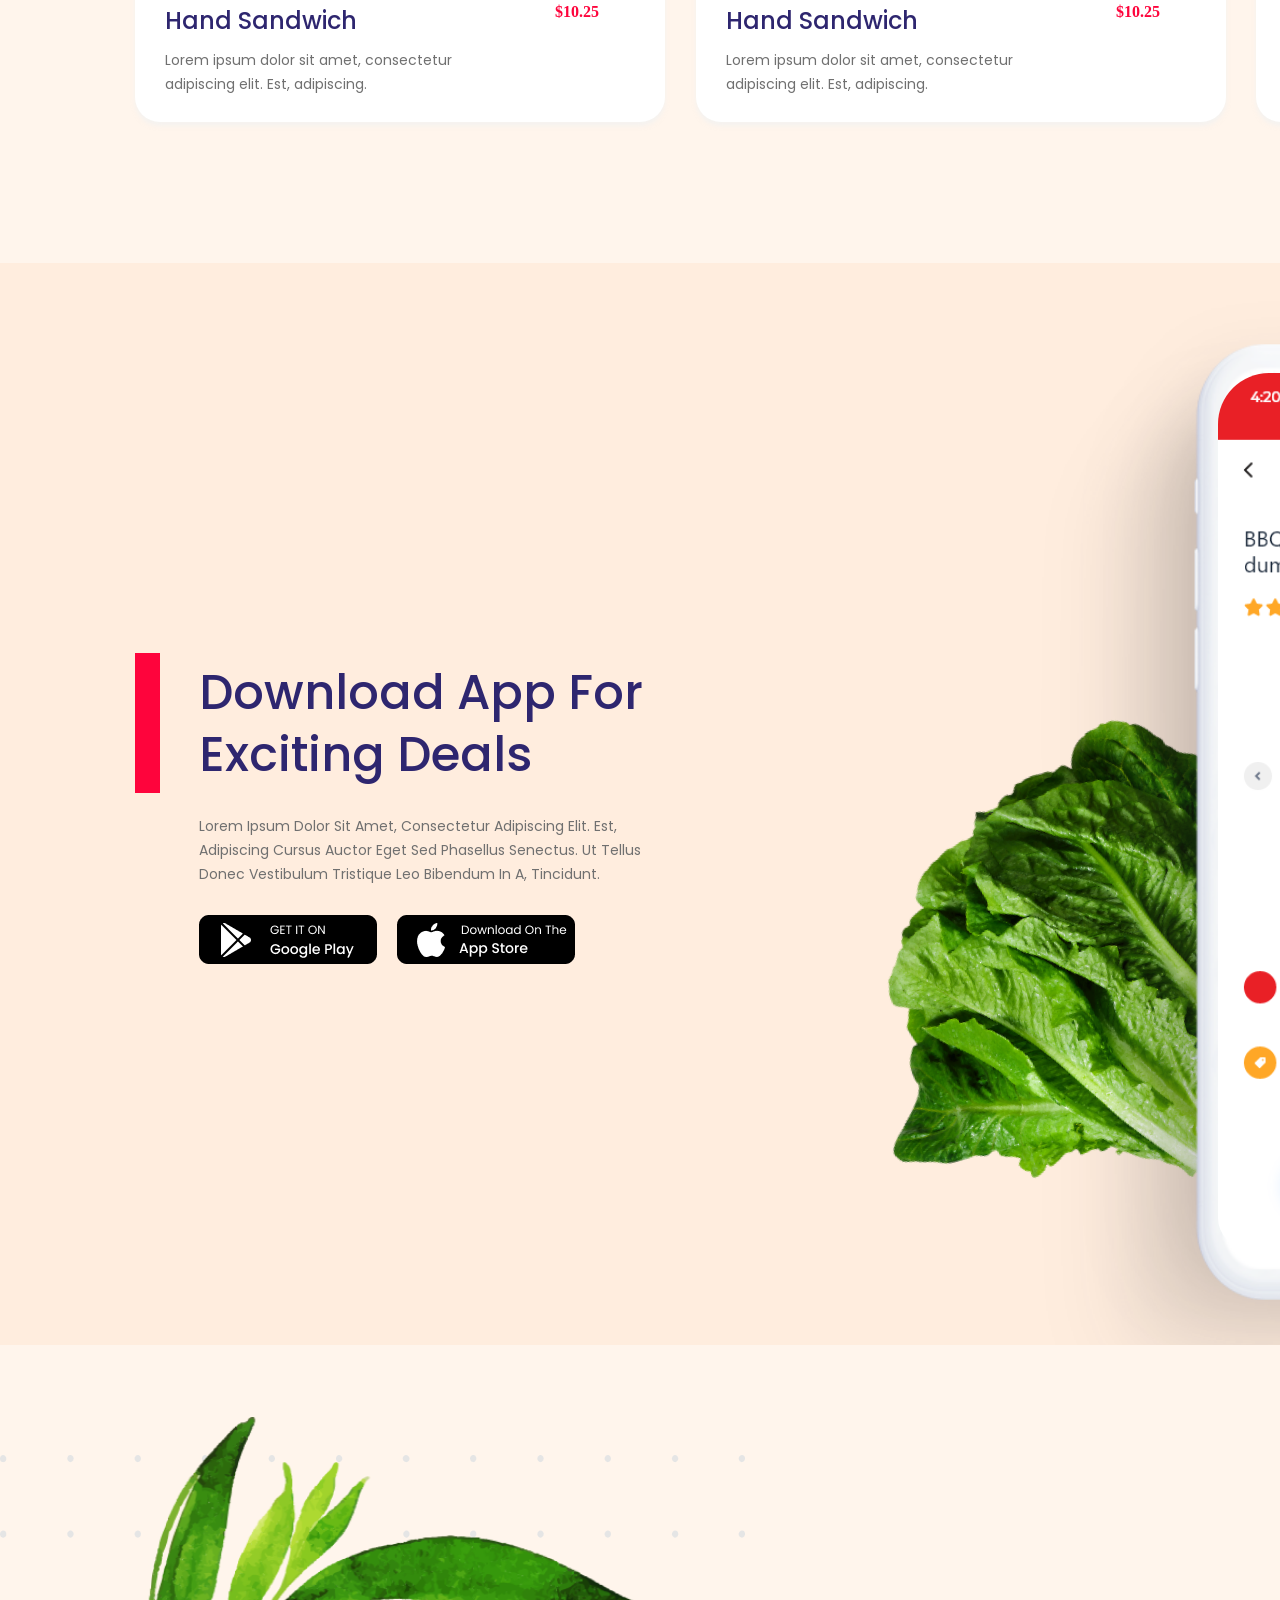
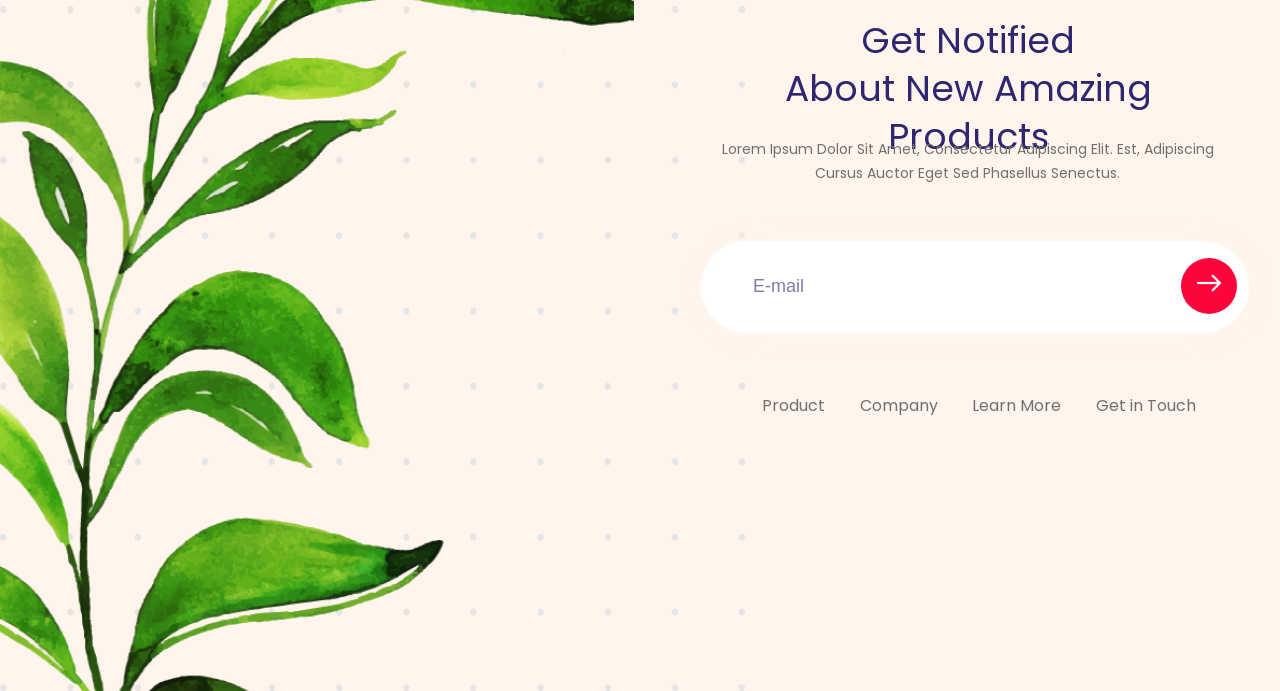
==== commit cf8c223d: "adaptive" ====
--- a/index.html
+++ b/index.html
@@ -3,12 +3,14 @@
 <head>
     <meta charset="UTF-8">
     <title>Title</title>
+    <meta name="viewport" content="width=device-width">
     <link rel="stylesheet" href="second_project.css">
     <link rel="preconnect" href="https://fonts.gstatic.com">
     <link rel="preconnect" href="https://fonts.gstatic.com">
     <link href="https://fonts.googleapis.com/css2?family=Poppins:wght@400;500;600&display=swap" rel="stylesheet">
 </head>
 <body>
+ <div class="container">
     <div class="first-block">
         <div class="food_main">Food</div>
         <div class="menu">
@@ -247,5 +249,6 @@
             <div class="soc__year">© 2020 Expice Studio </div>
         </div>
     </div>
+ </div>
 </body>
 </html>
--- a/second_project.css
+++ b/second_project.css
@@ -1,11 +1,13 @@
-body {
+.container {
     width: 1920px;
+    margin: 0px auto;
 }
 .first-block {
     background: #FFF5EC;
     font-family: Poppins;
     margin: -8px;
     height: 1048px;
+    position: relative;
 }
 
 .menu {
@@ -228,7 +230,7 @@
     position: absolute;
     width: 639px;
     height: 253px;
-    top: 1887px;
+    top: 384px;
     background-color: rgba(254, 4, 60,0.7);
     border-radius: 0 0 20px 20px;
 }
@@ -237,7 +239,7 @@
     position: absolute;
     width: 639px;
     height: 253px;
-    top: 1887px;
+    top: 384px;
     left: 663px;
     background-color: rgba(254, 4, 60,0.7);
     border-radius: 0 0 20px 20px;
@@ -304,24 +306,22 @@
 
 .pizza-vector {
     position: absolute;
-    width: 316px;
-    height: 50px;
     left: 20px;
-    top: 1438px;
+    top: -70px;
 }
 
 .burger_vector_r {
     position: absolute;
     width: 50px;
     height: 316px;
-    left: 1285px;
-    top: 1784px;
+    left: 1287px;
+    top: 270px;
 }
 
 .burger_vector_b {
     position: absolute;
     left: 1020px;
-    top: 2120px;
+    top: 620px;
 }
 
 .red-burger__tittle {
@@ -829,6 +829,10 @@
     height: 552px;
 }
 
+.food {
+    position: relative;
+}
+
 .downapp {
     height: 1090px;
     background: #FFEDDE;
